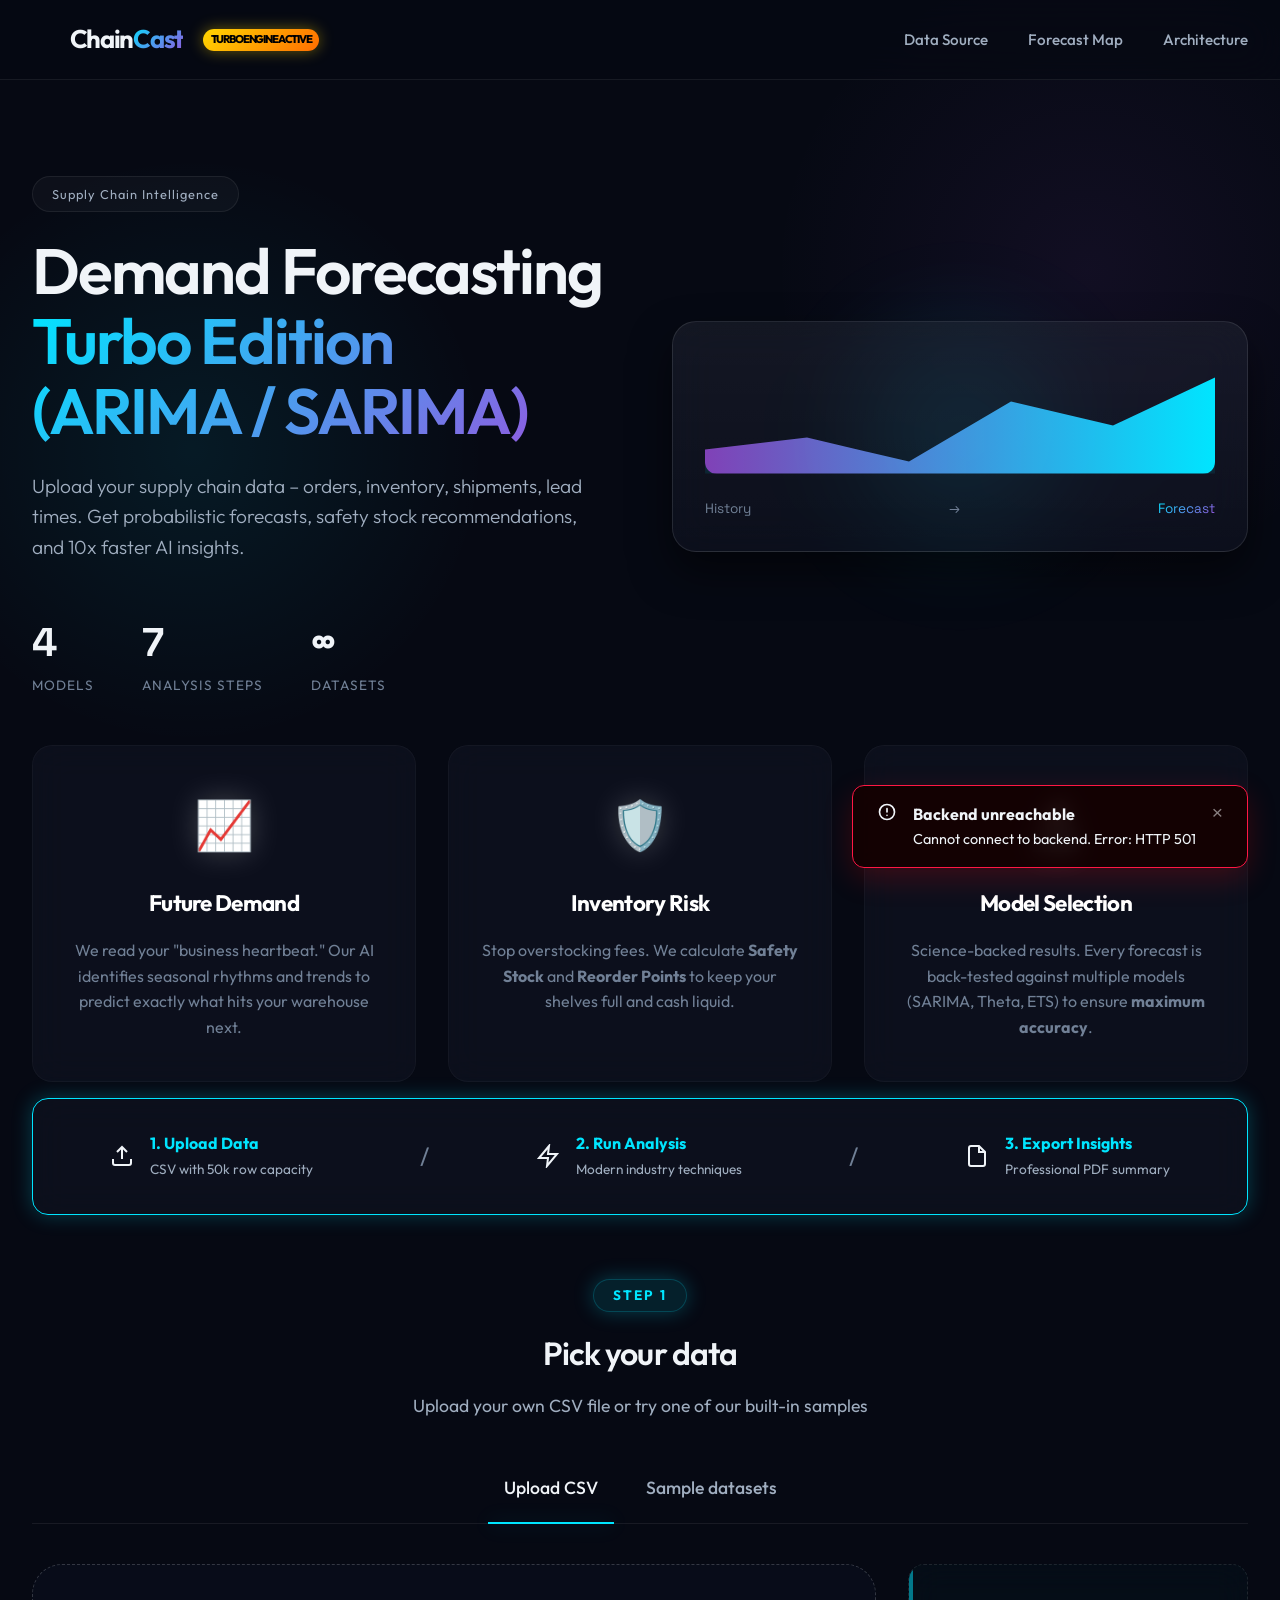
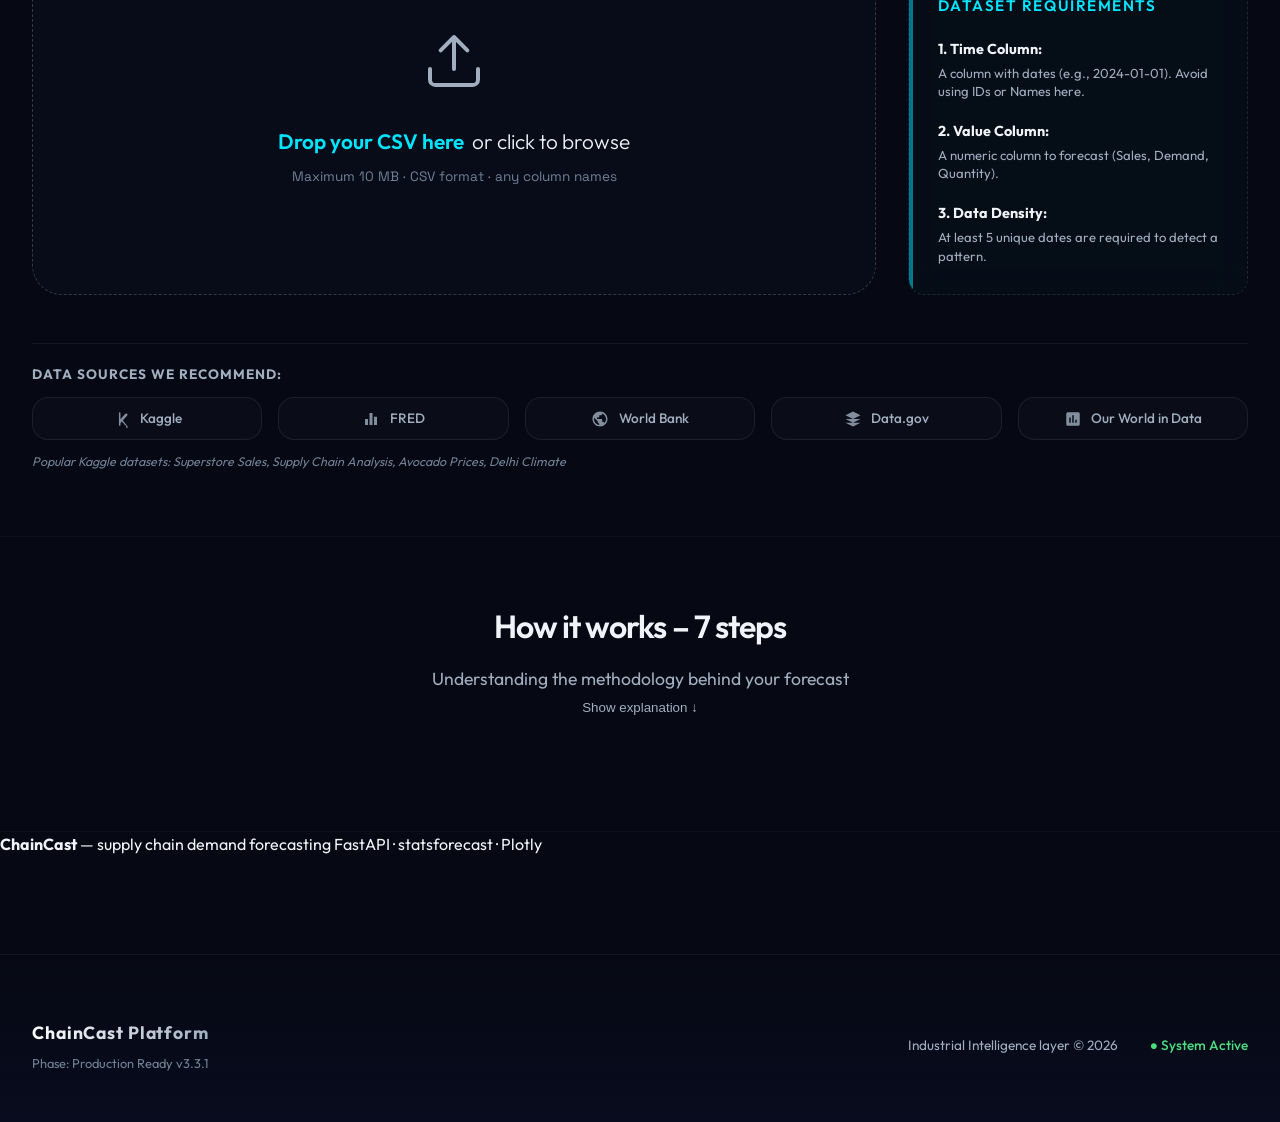
==== static/index.html @ 85c29478 "Intelligence: Implemented AI Narrative Board (ChainCast 3.4.7). The platform now generates a variabl" ====
<!DOCTYPE html>
<html lang="en">

<head>
    <meta charset="UTF-8" />
    <meta name="viewport" content="width=device-width,initial-scale=1.0" />
    <title>ChainCast — Industrial AI Supply Chain Strategy</title>
    <meta name="description" content="ChainCast: High-performance industrial forecasting for complex supply chains. Automated AI modeling, safety stock optimization, and sequential intelligence.">
    
    <!-- OpenGraph / Professional Social -->
    <meta property="og:type" content="website">
    <meta property="og:title" content="ChainCast — Industrial AI Forecasting">
    <meta property="og:description" content="Level up your supply chain with the AI-powered forecasting engine. Built for precision and scale.">
    
    <link rel="icon" href="data:image/svg+xml,<svg xmlns=%22http://www.w3.org/2000/svg%22 viewBox=%220 0 100 100%22><text y=%22.9em%22 font-size=%2290%22>⛓️</text></svg>">
    
    <link rel="preconnect" href="https://fonts.googleapis.com">
    <link rel="preconnect" href="https://fonts.gstatic.com" crossorigin>
    <link
        href="https://fonts.googleapis.com/css2?family=Inter:opsz,wght@14..32,300;14..32,400;14..32,500;14..32,600;14..32,700&family=JetBrains+Mono:wght@400;500&display=swap"
        rel="stylesheet">
    <script src="https://cdn.plot.ly/plotly-2.32.0.min.js"></script>
    <link rel="stylesheet" href="/static/style.css" />
    <script>window.API_BASE = "";</script>
</head>

<body>
    <!-- Global Gradients -->
    <svg width="0" height="0" style="position:absolute; display:none;">
      <defs>
        <linearGradient id="logoGradient" x1="0" y1="0" x2="1" y2="1">
          <stop offset="0%" stop-color="#00E5FF" />
          <stop offset="100%" stop-color="#9D4EDD" />
        </linearGradient>
      </defs>
    </svg>

    <header class="site-header">
        <div class="header-inner">
            <div class="logo">
                <span class="logo-icon">
                    <svg viewBox="0 0 24 24"><path d="M16 11V7a4 4 0 00-8 0v4M5 9h14l1 12H4L5 9z" stroke="url(#logoGradient)" stroke-width="2" fill="none"/></svg>
                </span>
                <span>Chain<span class="grad-text">Cast</span></span>
                <span class="turbo-badge">Turbo Engine Active</span>
            </div>
            <nav class="header-nav">
                <a href="#data-section" data-tooltip="Step 1: Upload your CSV file or pick a sample dataset to begin.">Data Source</a>
                <a href="#results-section" data-tooltip="Jump to your forecast charts and supply chain metrics after running a forecast.">Forecast Map</a>
                <a href="#theory-section" data-tooltip="See a plain-English explanation of the 7 statistical steps ChainCast performed on your data.">Architecture</a>
            </nav>
            <!-- Removed Theme Toggle -->
        </div>
    </header>

    <section class="hero">
        <div class="hero-content">
            <div class="hero-badge">Supply Chain Intelligence</div>
            <h1 class="hero-title">Demand Forecasting<br /><span class="grad-text">Turbo Edition (ARIMA / SARIMA)</span></h1>
            <p class="hero-sub">Upload your supply chain data – orders, inventory, shipments, lead times. Get
                probabilistic forecasts, safety stock recommendations, and 10x faster AI insights.</p>
            <div class="hero-stats">
                <div class="hstat"><span class="hstat-n">4</span><span class="hstat-l">Models</span></div>
                <div class="hstat"><span class="hstat-n">7</span><span class="hstat-l">Analysis steps</span></div>
                <div class="hstat"><span class="hstat-n">∞</span><span class="hstat-l">Datasets</span></div>
            </div>
        </div>
        <div class="hero-visual">
            <div class="hero-chart-mock">
                <div class="mock-line"></div>
                <div class="mock-labels"><span>History</span><span>→</span><span class="grad-text">Forecast</span></div>
            </div>
        </div>
    </section>

    <!-- Core Intelligence: Educational Value Pillars (3.4.5 Upgrade) -->
    <section class="container" id="intelligence-section">
        <div class="intel-grid">
            <div class="intel-card glass-panel">
                <div class="intel-icon">📈</div>
                <h3>Future Demand</h3>
                <p>We read your "business heartbeat." Our AI identifies seasonal rhythms and trends to predict exactly what hits your warehouse next.</p>
            </div>
            <div class="intel-card glass-panel">
                <div class="intel-icon">🛡️</div>
                <h3>Inventory Risk</h3>
                <p>Stop overstocking fees. We calculate <strong>Safety Stock</strong> and <strong>Reorder Points</strong> to keep your shelves full and cash liquid.</p>
            </div>
            <div class="intel-card glass-panel">
                <div class="intel-icon">🔬</div>
                <h3>Model Selection</h3>
                <p>Science-backed results. Every forecast is back-tested against multiple models (SARIMA, Theta, ETS) to ensure <strong>maximum accuracy</strong>.</p>
            </div>
        </div>
    </section>

    <!-- Final Polish: Welcome Guide Overlay -->
    <div class="welcome-guide container" id="welcomeGuide">
        <div class="glass-panel guide-box">
            <div class="guide-steps">
                <div class="g-step">
                    <div class="g-icon"><svg width="24" height="24" viewBox="0 0 24 24" fill="none" stroke="currentColor" stroke-width="2"><path d="M21 15v4a2 2 0 0 1-2 2H5a2 2 0 0 1-2-2v-4M17 8l-5-5-5 5M12 3v12"/></svg></div>
                    <div class="g-text"><strong>1. Upload Data</strong><span>CSV with 50k row capacity</span></div>
                </div>
                <div class="g-arrow">/</div>
                <div class="g-step">
                    <div class="g-icon"><svg width="24" height="24" viewBox="0 0 24 24" fill="none" stroke="currentColor" stroke-width="2"><path d="M13 2L3 14h9l-1 8 10-12h-9l1-8z"/></svg></div>
                    <div class="g-text"><strong>2. Run Analysis</strong><span>Modern industry techniques</span></div>
                </div>
                <div class="g-arrow">/</div>
                <div class="g-step">
                    <div class="g-icon"><svg width="24" height="24" viewBox="0 0 24 24" fill="none" stroke="currentColor" stroke-width="2"><path d="M14 2H6a2 2 0 0 0-2 2v16a2 2 0 0 0 2 2h12a2 2 0 0 0 2-2V8z"/><polyline points="14 2 14 8 20 8"/></svg></div>
                    <div class="g-text"><strong>3. Export Insights</strong><span>Professional PDF summary</span></div>
                </div>
            </div>
        </div>
    </div>

    <!-- Step 1: Data selection -->
    <section class="section" id="data-section">
        <div class="container">
            <div class="section-header">
                <span class="step-badge">Step 1</span>
                <h2>Pick your data</h2>
                <p>Upload your own CSV file or try one of our built-in samples</p>
            </div>
            <div class="tab-row">
                <button class="tab active" data-tab="upload" data-tooltip="Upload your own CSV file. Any column names work — you'll map them in the next step.">Upload CSV</button>
                <button class="tab" data-tab="samples" data-tooltip="Try one of our pre-loaded real-world datasets instantly — no upload required.">Sample datasets</button>
            </div>
            <div class="tab-panel active" id="tab-upload">
                <div class="upload-grid">
                    <div class="upload-zone glass-panel" id="uploadZone" data-tooltip="Drag and drop any CSV file here, or click to browse. Max 10 MB. Any column structure is accepted.">
                        <div class="upload-icon">
                            <svg viewBox="0 0 24 24"><path d="M21 15v4a2 2 0 01-2 2H5a2 2 0 01-2-2v-4M17 8l-5-5-5 5M12 3v12" stroke-linecap="round" stroke-linejoin="round"/></svg>
                        </div>
                        <div class="upload-text"><strong>Drop your CSV here</strong><span>or click to browse</span></div>
                        <div class="upload-hint">Maximum 10 MB · CSV format · any column names</div>
                        <input type="file" id="fileInput" accept=".csv" style="display:none" />
                    </div>

                    <div class="requirements-card glass-panel">
                        <h4>Dataset Requirements</h4>
                        <ul class="req-list">
                            <li>
                                <strong>1. Time Column:</strong>
                                <span>A column with dates (e.g., 2024-01-01). Avoid using IDs or Names here.</span>
                            </li>
                            <li>
                                <strong>2. Value Column:</strong>
                                <span>A numeric column to forecast (Sales, Demand, Quantity).</span>
                            </li>
                            <li>
                                <strong>3. Data Density:</strong>
                                <span>At least 5 unique dates are required to detect a pattern.</span>
                            </li>
                        </ul>
                    </div>
                </div>
                <div class="data-sources-tip">
                    <strong>Data sources we recommend:</strong>
                    <div class="source-cards">
                        <a href="https://www.kaggle.com/datasets" target="_blank" class="source-card">
                            <svg viewBox="0 0 24 24"><path d="M18.825 21.057c-.66 0-1.095-.315-1.59-.93L13.11 15.42 11.25 17.52v2.4c0 .87-.435 1.14-1.035 1.14-.54 0-.96-.3-.96-1.11V4.11c0-.81.42-1.11.96-1.11.6 0 1.035.27 1.035 1.14v8.19l6.225-6.915c.57-.6 1.02-.855 1.56-.855.93 0 1.62.615 1.62 1.575 0 .585-.24 1.14-.69 1.65l-5.61 6.135 6.09 7.425c.345.42.54.81.54 1.29 0 .975-.765 1.59-1.785 1.59z"></path></svg>
                            <span>Kaggle</span>
                        </a>
                        <a href="https://fred.stlouisfed.org" target="_blank" class="source-card">
                            <svg viewBox="0 0 24 24"><path d="M10 20h4V4h-4v16zm-6 0h4v-8H4v8zM16 9v11h4V9h-4z"></path></svg>
                            <span>FRED</span>
                        </a>
                        <a href="https://data.worldbank.org" target="_blank" class="source-card">
                            <svg viewBox="0 0 24 24"><path d="M12 2C6.48 2 2 6.48 2 12s4.48 10 10 10 10-4.48 10-10S17.52 2 12 2zm-1 17.93c-3.95-.49-7-3.85-7-7.93 0-.62.08-1.21.21-1.79L9 15v1c0 1.1.9 2 2 2v1.93zm6.9-2.54c-.26-.81-1-1.39-1.9-1.39h-1v-3c0-.55-.45-1-1-1H8v-2h2c.55 0 1-.45 1-1V7h2c1.1 0 2-.9 2-2v-.41c2.93 1.19 5 4.06 5 7.41 0 2.08-.8 3.97-2.1 5.39z"></path></svg>
                            <span>World Bank</span>
                        </a>
                        <a href="https://data.gov" target="_blank" class="source-card">
                            <svg viewBox="0 0 24 24"><path d="M12 2L2 7l10 5 10-5-10-5zM2 17l10 5 10-5M2 12l10 5 10-5"></path></svg>
                            <span>Data.gov</span>
                        </a>
                        <a href="https://ourworldindata.org" target="_blank" class="source-card">
                            <svg viewBox="0 0 24 24"><path d="M19 3H5c-1.1 0-2 .9-2 2v14c0 1.1.9 2 2 2h14c1.1 0 2-.9 2-2V5c0-1.1-.9-2-2-2zM9 17H7v-7h2v7zm4 0h-2V7h2v10zm4 0h-2v-4h2v4z"></path></svg>
                            <span>Our World in Data</span>
                        </a>
                    </div>
                    <span class="chip-hint">Popular Kaggle datasets: Superstore Sales, Supply Chain Analysis, Avocado
                        Prices, Delhi Climate</span>
                </div>
            </div>
            <div class="tab-panel" id="tab-samples">
                <div class="samples-grid" id="samplesGrid">
                    <div class="samples-loading">Loading sample datasets...</div>
                </div>
            </div>
        </div>
    </section>

    <!-- Step 2: Column mapping -->
    <section class="section hidden" id="mapping-section">
        <div class="container">
            <div class="section-header">
                <span class="step-badge">Step 2</span>
                <h2>Map your columns</h2>
                <p>Tell us which column contains dates and which contains the values to forecast</p>
            </div>
            <div class="mapping-card">
                <div class="preview-table-wrap">
                    <h4>Data preview (first 5 rows)</h4>
                    <div class="table-scroll" id="previewTable"></div>
                </div>
                <div class="mapping-form">
                    <div class="map-row">
                        <label>Date column <span class="req">*</span></label>
                        <select id="dateColSelect" data-tooltip="Pick the column that holds timestamps or dates (e.g., '2020-01-01'). Required for time-series forecasting."></select>
                        <span class="map-hint">Column containing timestamps or dates</span>
                    </div>
                    <div class="map-row">
                        <label>Value column <span class="req">*</span></label>
                        <select id="valueColSelect" data-tooltip="Pick the number column you want to predict — this is your demand, sales, or inventory figure."></select>
                        <span class="map-hint">Column to forecast (demand, sales, units, etc.)</span>
                    </div>
                    <div class="map-row">
                        <label>Series ID column <span class="opt">(optional)</span></label>
                        <select id="idColSelect" data-tooltip="If your file has multiple products or SKUs in one column (e.g., 'SKU_A', 'SKU_B'), select it here. Leave empty for a single series."></select>
                        <span class="map-hint">For multiple products/SKUs – leave empty for a single series</span>
                    </div>
                    <button class="btn-primary" id="confirmMappingBtn" data-tooltip="Confirm your column choices and move to the forecast configuration step.">Confirm mapping →</button>
                </div>
            </div>
        </div>
    </section>

    <!-- Step 3: Forecast configuration -->
    <section class="section hidden" id="settings-section">
        <div class="container">
            <div class="section-header">
                <span class="step-badge">Step 2</span>
                <h2>Set your targets</h2>
                <p>Tell the AI how many days to predict and how much buffer stock you need</p>
            </div>
            <div class="detected-banner" id="detectedBanner"></div>
            <div class="mode-toggle-wrap">
                <div class="mode-toggle">
                    <button class="mode-btn active" data-mode="auto" id="modeAuto" data-tooltip="Recommended. ChainCast automatically tests 4 models and selects the best one for your data. No configuration needed.">
                        <span class="mode-icon">
                            <svg viewBox="0 0 24 24"><path d="M13 2L3 14h9l-1 8 10-12h-9l1-8z" fill="currentColor"/></svg>
                        </span>
                        <span class="mode-label">AutoPilot Engine</span>
                        <span class="mode-sub">Automated algorithmic optimization</span>
                    </button>
                    <button class="mode-btn" data-mode="manual" id="modeManual" data-tooltip="Advanced mode. Manually set ARIMA parameters (p, d, q) and seasonal parameters (P, D, Q). Only for users familiar with time-series statistics.">
                        <span class="mode-icon">
                            <svg viewBox="0 0 24 24"><path d="M12 15a3 3 0 100-6 3 3 0 000 6z" stroke="currentColor" stroke-width="2" fill="none"/><path d="M19.4 15a1.65 1.65 0 00.33 1.82l.06.06a2 2 0 010 2.83 2 2 0 01-2.83 0l-.06-.06a1.65 1.65 0 00-1.82-.33 1.65 1.65 0 00-1 1.51V21a2 2 0 01-2 2 2 2 0 01-2-2v-.09A1.65 1.65 0 009 19.4a1.65 1.65 0 00-1.82.33l-.06.06a2 2 0 01-2.83 0 2 2 0 010-2.83l.06-.06a1.65 1.65 0 00.33-1.82 1.65 1.65 0 00-1.51-1H3a2 2 0 01-2-2 2 2 0 012-2h.09A1.65 1.65 0 004.6 9a1.65 1.65 0 00-.33-1.82l-.06-.06a2 2 0 010-2.83 2 2 0 012.83 0l.06.06a1.65 1.65 0 001.82.33H9a1.65 1.65 0 001-1.51V3a2 2 0 012-2 2 2 0 012 2v.09a1.65 1.65 0 001 1.51 1.65 1.65 0 001.82-.33l.06-.06a2 2 0 012.83 0 2 2 0 010 2.83l-.06.06a1.65 1.65 0 00-.33 1.82V9a1.65 1.65 0 001.51 1H21a2 2 0 012 2 2 2 0 01-2 2h-.09a1.65 1.65 0 00-1.51 1z" stroke="currentColor" stroke-width="2" fill="none"/></svg>
                        </span>
                        <span class="mode-label">Manual mode</span>
                        <span class="mode-sub">Full parameter control</span>
                    </button>
                </div>
            </div>
            <div class="auto-summary" id="autoSummary">
                <div class="auto-item"><span class="ai">Season length</span><span class="av" id="autoSL">—</span></div>
                <div class="auto-item"><span class="ai">Horizon</span><span class="av" id="autoHz">—</span></div>
                <div class="auto-item"><span class="ai">CV windows</span><span class="av">5</span></div>
                <div class="auto-item"><span class="ai">Models compared</span><span class="av">4</span></div>
            </div>
            <div class="manual-controls hidden" id="manualControls">
                <!-- Manual Mode Parameter Guide -->
                <div class="manual-guide" id="manualGuide">
                    <div class="guide-header">
                        <svg viewBox="0 0 24 24" class="guide-icon"><path d="M12 2a10 10 0 110 20A10 10 0 0112 2zm0 2a8 8 0 100 16A8 8 0 0012 4zm0 3a1 1 0 011 1v5a1 1 0 01-2 0V8a1 1 0 011-1zm0 9a1.25 1.25 0 110-2.5A1.25 1.25 0 0112 16z" fill="currentColor"/></svg>
                        <strong>Manual Mode — Parameter Reference Guide</strong>
                    </div>
                    <p class="guide-intro">Not sure what values to enter? Here's a plain-English guide to every parameter below.</p>
                    <div class="guide-grid">
                        <div class="guide-item guide-horizon">
                            <div class="guide-param">Horizon</div>
                            <div class="guide-explain">How many future steps to predict.<br><span class="guide-rec">Safe range: 7–90. Start with 14 (2 weeks of daily data).</span></div>
                        </div>
                        <div class="guide-item guide-season">
                            <div class="guide-param">Season Length</div>
                            <div class="guide-explain">The repeating cycle in your data.<br><span class="guide-rec">Daily data = 7 (weekly) · Monthly data = 12 (yearly) · Hourly = 24</span></div>
                        </div>
                        <div class="guide-item">
                            <div class="guide-param">CV Windows</div>
                            <div class="guide-explain">How many times the model self-tests its accuracy before forecasting.<br><span class="guide-rec">Keep at 5. Increase to 10 for more reliable error metrics.</span></div>
                        </div>
                        <div class="guide-item">
                            <div class="guide-param">p — AR Order</div>
                            <div class="guide-explain">How many past time steps the model looks at to make its next prediction (its "memory").<br><span class="guide-rec">Recommended: 1–3. Setting to 0 disables this component.</span></div>
                        </div>
                        <div class="guide-item">
                            <div class="guide-param">d — Differencing</div>
                            <div class="guide-explain">How many times the data is "de-trended" to make it stable for modelling.<br><span class="guide-rec">Recommended: 1 (most data has a trend). Use 0 if data is already flat/stable.</span></div>
                        </div>
                        <div class="guide-item">
                            <div class="guide-param">q — MA Order</div>
                            <div class="guide-explain">How much the model learns from its own past prediction errors.<br><span class="guide-rec">Recommended: 1–2. Setting all three (p, d, q) to 0 will cause a CV error.</span></div>
                        </div>
                        <div class="guide-item">
                            <div class="guide-param">P, D, Q (Seasonal)</div>
                            <div class="guide-explain">Same as p, d, q but applied to the seasonal cycle you set above.<br><span class="guide-rec">Defaults (P=1, D=1, Q=1) work for most seasonal datasets.</span></div>
                        </div>
                        <div class="guide-item">
                            <div class="guide-param">Lead Time</div>
                            <div class="guide-explain">How many days it takes for a new order to arrive at your warehouse after you place it.<br><span class="guide-rec">Example: if your supplier ships in 5 days, enter 5.</span></div>
                        </div>
                        <div class="guide-item">
                            <div class="guide-param">Service Level</div>
                            <div class="guide-explain">How often you want to guarantee you have stock available (probability).<br><span class="guide-rec">95% is the industry standard. 99% means very little risk but more safety stock.</span></div>
                        </div>
                    </div>
                    <div class="guide-warning">
                        Setting p, d, and q all to 0 will cause the CV engine to fail and produce no reliability score. Always keep at least one non-zero.
                    </div>
                </div>
                <div class="param-grid">
                    <div class="param-group">
                        <h4>Forecast settings</h4>
                        <div class="param-row"><label>Horizon <span class="param-help"
                                    title="Number of future periods to forecast">?</span></label><input type="number"
                                id="pHorizon" value="14" min="1" max="365" /></div>
                        <div class="param-row"><label>Season length <span class="param-help"
                                    title="7 = weekly, 12 = monthly, 52 = yearly">?</span></label><input type="number"
                                id="pSeasonLen" value="7" min="1" max="365" /></div>
                        <div class="param-row"><label>CV windows <span class="param-help"
                                    title="Number of cross-validation windows">?</span></label><input type="number"
                                id="pWindows" value="5" min="2" max="20" /></div>
                    </div>
                    <div class="param-group">
                        <h4>ARIMA (p, d, q)</h4>
                        <div class="param-row"><label>Max p (AR order)</label><input type="number" id="pP" value="3"
                                min="0" max="10" /></div>
                        <div class="param-row"><label>Max d (differencing)</label><input type="number" id="pD" value="2"
                                min="0" max="3" /></div>
                        <div class="param-row"><label>Max q (MA order)</label><input type="number" id="pQ" value="3"
                                min="0" max="10" /></div>
                    </div>
                    <div class="input-group" data-tooltip="The number of days our AI should look into the future. Example: '14' for a two-week forecast.">
                        <label>Prediction length (days)</label>
                        <input type="number" id="horizonInput" value="14" min="1" max="365" />
                    </div>
            max="5" /></div>
                        <div class="param-row"><label>Max D</label><input type="number" id="pSD" value="1" min="0"
                                max="2" /></div>
                        <div class="param-row"><label>Max Q</label><input type="number" id="pSQ" value="2" min="0"
                                max="5" /></div>
                    </div>
                    <div class="param-group">
                        <h4>Supply chain parameters</h4>
                        <div class="param-row"><label>Lead time (days)</label><input type="number" id="pLeadTime"
                                value="7" min="1" max="365" /></div>
                        <div class="param-row"><label>Service level</label><select id="pServiceLevel">
                                <option value="0.90">90%</option>
                                <option value="0.95" selected>95%</option>
                                <option value="0.99">99%</option>
                            </select></div>
                        <div class="param-row"><label>Holding cost per unit per day</label><input type="number"
                                id="pHoldCost" value="0" min="0" step="0.01" /></div>
                        <div class="param-row"><label>Stockout cost per unit</label><input type="number" id="pStockCost"
                                value="0" min="0" step="0.01" /></div>
                    </div>
                </div>
            </div>
            <div class="auto-sc-inputs" id="autoScInputs">
                <h4>Supply chain inputs</h4>
                <div class="auto-sc-grid">
                    <div class="param-row"><label>Lead time (days)</label><input type="number" id="aLeadTime" value="7"
                            min="1" max="365" /></div>
                    <div class="param-row"><label>Service level</label><select id="aServiceLevel">
                            <option value="0.90">90%</option>
                            <option value="0.95" selected>95%</option>
                            <option value="0.99">99%</option>
                        </select></div>
                    <div class="param-row"><label>Holding cost per unit per day</label><input type="number"
                            id="aHoldCost" value="0" min="0" step="0.01" /></div>
                    <div class="param-row"><label>Stockout cost per unit</label><input type="number" id="aStockCost"
                            value="0" min="0" step="0.01" /></div>
                </div>
            </div>
            <div class="series-selector hidden" id="seriesSelector">
                <h4>Select series to forecast (max 5)</h4>
                <div id="seriesCheckboxes" class="series-checks"></div>
            </div>
            <button class="btn-primary btn-run" id="runForecastBtn" data-tooltip="Run the full forecasting pipeline. ChainCast will clean your data, test models, and generate predictions with confidence intervals.">Run forecast</button>
        </div>
    </section>

    <!-- Loading indicator -->
    <section class="section hidden" id="loading-section">
        <div class="container">
            <div class="loading-card">
                <div class="spinner-ring"></div>
                <h3 id="loadingTitle">Running forecast pipeline</h3>
                <div class="loading-steps">
                    <div class="lstep">Checking if your data is stable...</div>
                    <div class="lstep">Looking for patterns and 'beats' in history...</div>
                    <div class="lstep">Testing the Smart Pattern-Matcher AI (SARIMA)...</div>
                    <div class="lstep">Measuring accuracy for different models...</div>
                    <div class="lstep">Generating predictions for the future...</div>
                    <div class="lstep">Calculating your inventory buffers...</div>
                    <div class="lstep">Finalising your industrial report...</div>
                </div>
            </div>
        </div>
    </section>

    <!-- Results -->
    <section class="section hidden" id="results-section">
        <div class="container-fluid">
            <div class="results-top">
                <h2>Forecast results</h2>
                <div class="results-actions">
                    <button class="btn-secondary" id="downloadCsvBtn" data-tooltip="Download your future forecast as a spreadsheet (CSV). Includes predicted values and 80%/95% confidence bands.">Export CSV</button>
                    <button class="btn-secondary" id="downloadPdfBtn" data-tooltip="Download a detailed PDF report including an 'Industrial Dictionary' explaining all keywords and results.">Export PDF report</button>
                    <button class="btn-ghost" id="newForecastBtn" data-tooltip="Go back to upload a new dataset and start fresh. Your current results will be cleared.">New forecast</button>
                </div>
            </div>
            <div class="best-model-banner" id="bestModelBanner"></div>
            
            <!-- AI Intelligence Narrative Board (3.4.7 Upgrade) -->
            <div class="intel-board-wrap" id="narrativeBoard">
                <div class="intel-board-grid">
                    <div class="intel-card glass-panel narrative-card" data-type="behavior">
                        <div class="intel-card-header">
                            <span class="intel-card-icon">📈</span>
                            <span class="intel-card-label">BEHAVIOR</span>
                        </div>
                        <p id="narrativeBehavior">Analyzing your data's heartbeat...</p>
                    </div>
                    <div class="intel-card glass-panel narrative-card" data-type="risk">
                        <div class="intel-card-header">
                            <span class="intel-card-icon">🛡️</span>
                            <span class="intel-card-label">RISK LEVEL</span>
                        </div>
                        <p id="narrativeRisk">Measuring historical volatility...</p>
                    </div>
                    <div class="intel-card glass-panel narrative-card" data-type="advice">
                        <div class="intel-card-header">
                            <span class="intel-card-icon">💡</span>
                            <span class="intel-card-label">EXPERT ADVICE</span>
                        </div>
                        <p id="narrativeAdvice">Generating strategic recommendations...</p>
                    </div>
                </div>
            </div>

            <div class="trust-score-bar" id="trustScoreBar"></div>
            <div class="warnings-box hidden" id="warningsBox"></div>
            <div class="charts-grid">
        <div class="top-charts-row">
                <div class="chart-card">
                    <div class="chart-title">Demand forecast dashboard</div>
                    <div id="forecastChart" class="chart-container chart-main"></div>
                    <div class="chart-footer-toolbar" id="forecastToolbar">
                        <button class="btn-range" data-count="7" data-step="day">1w</button>
                        <button class="btn-range" data-count="1" data-step="month">1m</button>
                        <button class="btn-range" data-count="6" data-step="month">6m</button>
                        <button class="btn-range active" data-count="1" data-step="year">1y</button>
                        <button class="btn-range" data-count="2" data-step="year">2y</button>
                        <button class="btn-range" data-count="5" data-step="year">5y</button>
                        <button class="btn-range" data-step="all">ALL</button>
                    </div>
                    <div class="chart-explanation">
                        <strong>Simplified View:</strong> History (solid) vs. AI Prediction (dotted).
                    </div>
                </div>
                <div class="chart-card">
                    <div class="chart-title">Historical baseline profile</div>
                    <div id="historyOnlyChart" class="chart-container chart-main"></div>
                    <div class="chart-footer-toolbar" id="historyToolbar">
                        <button class="btn-range" data-count="7" data-step="day">1w</button>
                        <button class="btn-range" data-count="1" data-step="month">1m</button>
                        <button class="btn-range" data-count="6" data-step="month">6m</button>
                        <button class="btn-range active" data-count="1" data-step="year">1y</button>
                        <button class="btn-range" data-count="2" data-step="year">2y</button>
                        <button class="btn-range" data-count="5" data-step="year">5y</button>
                        <button class="btn-range" data-step="all">ALL</button>
                    </div>
                    <div class="chart-explanation">
                        <strong>Pure Data:</strong> This is your raw historical performance without AI.
                    </div>
                </div>
            </div>
                <div class="chart-card">
                    <div class="chart-title">Model comparison (MAE)</div>
                    <div id="comparisonChart" class="chart-container chart-half"></div>
                    <div class="chart-explanation">
                        <strong>What this shows:</strong> Mean Absolute Error (MAE) measures the strict average mathematical distance between the model's predictions and actual historical observations. A lower MAE indicates a superior model with tighter, more accurate forecasting precision.
                    </div>
                </div>
                <div class="chart-card">
                    <div class="chart-title">Residual diagnostics</div>
                    <div id="residualsChart" class="chart-container chart-half"></div>
                    <div id="ljungBoxResult" class="ljung-result ljung-unknown">Ljung‑Box test will appear after
                        forecast.</div>
                    <div class="chart-explanation">
                        <strong>What this shows:</strong> Residuals display the pure mathematical "misses" of the model. A perfect model leaves trailing white noise centered exactly on the zero axis. Significant clustering or patterns suggest underlying seasonality that the model failed to capture.
                    </div>
                </div>
            </div>
            <div class="metrics-card">
                <div class="chart-title">Performance metrics</div>
                <div id="metricsTable" class="metrics-table-wrap"></div>
            </div>
            <div class="sc-metrics-card hidden" id="scMetricsCard">
                <div class="chart-title">Supply chain dashboard</div>
                <div class="sc-executive-summary" id="scSummary">
                    <!-- Dynamic summary like "Buy X when stock is Y" will be injected here -->
                </div>
                <div class="sc-grid" id="scGrid"></div>
                <div class="chart-explanation">
                    <strong>Simple Explanation:</strong> These numbers tell you when and how much to buy. 
                    <em>Safety Stock</em> is your "emergency backup" for unexpected spikes, and the <em>Reorder Point</em> is your "buy now" trigger to ensure new stock arrives before you run out.
                </div>
                <div class="sc-cost-section hidden" id="scCostSection"></div>
            </div>
        </div>
    </section>

    <!-- Methodology explanation -->
    <section class="section" id="theory-section">
        <div class="container">
            <div class="section-header">
                <h2>How it works – 7 steps</h2>
                <p>Understanding the methodology behind your forecast</p>
                <button class="btn-ghost theory-toggle" id="theoryToggle">Show explanation ↓</button>
            </div>
            <div class="theory-body hidden" id="theoryBody">
                <div class="accordion" id="theoryAccordion">
                    <p class="theory-placeholder">Run a forecast first – a personalised explanation will appear here.
                    </p>
                </div>
            </div>
        </div>
    </section>

    <!-- Data Insights / Pre-flight Diagnostic Modal (3.1.3 Upgrade) -->
    <div class="modal-overlay hidden" id="dataInsightsOverlay">
        <div class="modal-panel" id="dataInsightsPanel">
            <div class="modal-header">
                <div class="modal-title-group">
                    <svg viewBox="0 0 24 24" class="modal-icon" style="color: var(--accent-blue)"><path d="M13 16h-2v-4h2v4zm0-6h-2V7h2v3zm-1-9C6.48 2 2 6.48 2 12s4.48 10 10 10 10-4.48 10-10S17.52 2 12 2zm0 18c-4.41 0-8-3.59-8-8s3.59-8 8-8 8 3.59 8 8-3.59 8-8 8z" fill="currentColor"/></svg>
                    <h3>Data Intelligence Report</h3>
                </div>
                <button class="modal-close" id="closeInsightsBtn">
                    <svg viewBox="0 0 24 24"><path d="M18 6L6 18M6 6l12 12" stroke="currentColor" stroke-width="2" stroke-linecap="round"/></svg>
                </button>
            </div>
            <p class="modal-subtitle">ChainCast scanned your dataset profile. Here is the AI's diagnostic findings and plan.</p>
            
            <div class="modal-body">
                <div class="diagnostic-grid">
                    <div class="diag-card">
                        <div class="diag-label">DATA PERSONALITY</div>
                        <div class="diag-value" id="diagPersonality">--</div>
                        <p class="diag-sub-text" id="diagPersonalityDesc">Analyzing structure...</p>
                    </div>
                    <div class="diag-card">
                        <div class="diag-label">HEALTH STATUS</div>
                        <div class="diag-value" id="diagHealth">--</div>
                    </div>
                </div>

                <div class="diag-full-section">
                    <div class="diag-label">DIAGNOSTIC FINDINGS</div>
                    <p class="diag-text" id="diagFindings">--</p>
                </div>

                <div class="diag-full-section" style="border-top: 1px solid var(--panel-border); padding-top: 1.5rem;">
                    <div class="diag-label" style="color: var(--accent-blue)">AI FORECASTING STRATEGY</div>
                    <div class="strategy-callout" id="diagStrategy">--</div>
                    <p class="diag-text" id="diagStrategyMsg">--</p>
                </div>
            </div>

            <div class="modal-footer">
                <button class="btn-primary" style="width: 100%" id="confirmInsightsBtn">Got it, run forecast</button>
            </div>
        </div>
    </div>

    <!-- Toast notifications -->
    <div class="toast hidden" id="errorToast">
        <span class="toast-icon">
            <svg viewBox="0 0 24 24"><path d="M12 8v4m0 4h.01M21 12a9 9 0 11-18 0 9 9 0 0118 0z" stroke="currentColor" stroke-width="2" stroke-linecap="round" stroke-linejoin="round" fill="none"/></svg>
        </span>
        <div class="toast-body">
            <strong id="toastTitle">Error</strong>
            <p id="toastMsg"></p>
        </div>
        <button class="toast-close" onclick="hideToast()">&times;</button>
    </div>

    <footer class="site-footer">
        <div class="footer-inner">
            <span><strong>ChainCast</strong> — supply chain demand forecasting</span>
            <span>FastAPI · statsforecast · Plotly</span>
        </div>
    </footer>

    <script src="/static/app.js"></script>
    <footer class="main-footer">
        <div class="container">
            <div class="footer-grid">
                <div class="footer-info">
                    <strong>ChainCast Platform</strong>
                    <span>Phase: Production Ready v3.3.1</span>
                </div>
                <div class="footer-links">
                    <span>Industrial Intelligence layer &copy; <span id="currentYear">2026</span></span>
                    <span class="status-dot">● System Active</span>
                </div>
            </div>
        </div>
    </footer>
</body>

</html>
---- static/style.css ----
/* ChainCast Premium Glass UI */
@import url('https://fonts.googleapis.com/css2?family=Outfit:wght@300;400;500;600;700&family=Space+Grotesk:wght@400;600;700&display=swap');

:root {
    --bg-main: #060913;
    --glass-bg: rgba(20, 25, 40, 0.45);
    --glass-border: rgba(255, 255, 255, 0.07);
    --glass-border-hover: rgba(255, 255, 255, 0.18);
    --text-primary: #f0f4f8;
    --text-secondary: #a0aec0;
    --text-muted: #718096;

    --accent-cyan: #00E5FF;
    --accent-purple: #9D4EDD;
    --accent-gold: #FFD600;
    --accent-orange: #FF9800;
    --accent-green: #00E676;

    --success: #00E676;
    --warning: #FFD600;
    --danger: #FF1744;
    --gold: #FFD600;

    --shadow-glass: 0 8px 32px 0 rgba(0, 0, 0, 0.5);
    --shadow-glow: 0 0 20px rgba(0, 229, 255, 0.25);
    --shadow-glow-purple: 0 0 20px rgba(157, 78, 221, 0.25);

    --font-sans: 'Outfit', sans-serif;
    --font-mono: 'Space Grotesk', monospace;

    --radius-sm: 10px;
    --radius-md: 16px;
    --radius-lg: 24px;
}

* {
    margin: 0;
    padding: 0;
    box-sizing: border-box;
}

body {
    font-family: var(--font-sans);
    background-color: var(--bg-main);
    background-image: 
        radial-gradient(circle at 15% 50%, rgba(0, 229, 255, 0.08), transparent 25%),
        radial-gradient(circle at 85% 30%, rgba(157, 78, 221, 0.08), transparent 25%);
    background-attachment: fixed;
    color: var(--text-primary);
    line-height: 1.6;
    overflow-x: hidden;
}

h1, h2, h3, h4 {
    font-weight: 600;
    letter-spacing: -0.03em;
}

h1 { font-size: 3.5rem; }
h2 { font-size: 2rem; margin-bottom: 0.8rem; }
h3 { font-size: 1.5rem; }
h4 { font-size: 1.1rem; margin-bottom: 1rem; color: var(--text-primary); }

a { color: var(--accent-cyan); text-decoration: none; transition: 0.3s ease; }
a:hover { color: #fff; text-shadow: var(--shadow-glow); }

.container {
    max-width: 1300px;
    margin: 0 auto;
    padding: 0 2rem;
}
.container-fluid {
    width: 100%;
    margin: 0 auto;
    padding: 0 4rem;
}

.section {
    padding: 4rem 0;
    border-bottom: 1px solid var(--glass-border);
}

.section-header { text-align: center; margin-bottom: 3rem; }
.section-header p { color: var(--text-secondary); font-size: 1.1rem; }

/* Gradients */
.grad-text {
    background: linear-gradient(135deg, var(--accent-cyan), var(--accent-purple));
    -webkit-background-clip: text;
    background-clip: text;
    -webkit-text-fill-color: transparent;
    display: inline-block;
}

/* Glass panel utility */
.glass-panel {
    background: var(--glass-bg);
    backdrop-filter: blur(16px);
    -webkit-backdrop-filter: blur(16px);
    border: 1px solid var(--glass-border);
    border-radius: var(--radius-md);
    transition: 0.3s ease;
}

/* Final Polish: Turbo Badge */
.turbo-badge {
    background: linear-gradient(135deg, #FFD600, #FF6D00);
    color: #000;
    font-size: 0.7rem;
    font-weight: 800;
    padding: 2px 8px;
    border-radius: 20px;
    margin-left: 10px;
    text-transform: uppercase;
    box-shadow: 0 0 15px rgba(255, 214, 0, 0.4);
    animation: pulse-glow 2s infinite;
}

@keyframes pulse-glow {
    0% { box-shadow: 0 0 5px rgba(255, 214, 0, 0.4); }
    50% { box-shadow: 0 0 20px rgba(255, 214, 0, 0.7); }
    100% { box-shadow: 0 0 5px rgba(255, 214, 0, 0.4); }
}

/* Final Polish: Welcome Guide */
.welcome-guide {
    margin-top: -3rem;
    position: relative;
    z-index: 10;
}
.guide-box {
    padding: 2rem;
    border: 1px solid var(--accent-cyan);
    box-shadow: var(--shadow-glow);
}
.guide-steps {
    display: flex;
    justify-content: space-around;
    align-items: center;
    gap: 1rem;
}
.g-step {
    display: flex;
    align-items: center;
    gap: 1rem;
}
.g-icon { font-size: 2rem; }
.g-text strong { display: block; color: var(--accent-cyan); font-size: 1rem; }
.g-text span { font-size: 0.85rem; color: var(--text-secondary); }
.g-arrow { font-size: 1.5rem; color: var(--text-muted); }

/* Core Intelligence Grid (3.4.5 Upgrade) */
#intelligence-section { margin-top: -3rem; margin-bottom: 4rem; position: relative; z-index: 10; }
.intel-grid { display: grid; grid-template-columns: repeat(3, 1fr); gap: 2rem; }
.intel-card { padding: 2.5rem 2rem; text-align: center; border-radius: 20px; transition: transform 0.4s cubic-bezier(0.175, 0.885, 0.32, 1.275), box-shadow 0.4s; border: 1px solid rgba(255,255,255,0.03); }
.intel-card:hover { transform: translateY(-12px); box-shadow: 0 25px 50px -12px rgba(0, 0, 0, 0.5), 0 0 20px rgba(0, 229, 255, 0.1); border-color: rgba(0, 229, 255, 0.2); }
.intel-icon { font-size: 3rem; margin-bottom: 1.5rem; display: block; filter: drop-shadow(0 0 15px rgba(255,255,255,0.2)); }
.intel-card h3 { font-size: 1.4rem; margin-bottom: 1rem; color: #fff; font-weight: 700; }
.intel-card p { font-size: 1rem; color: var(--text-muted); line-height: 1.6; }

@media (max-width: 900px) {
    .intel-grid { grid-template-columns: 1fr; gap: 1.5rem; }
    #intelligence-section { margin-top: 2rem; }
}

/* Final Polish: Executive Summary */
.exec-summary-wrap {
    margin-bottom: 2rem;
}
.exec-card {
    display: flex;
    align-items: center;
    gap: 1.5rem;
    padding: 1.5rem 2rem;
    border-left: 4px solid var(--accent-cyan);
    background: linear-gradient(90deg, rgba(0, 229, 255, 0.05), transparent);
}
.exec-icon { font-size: 2.5rem; filter: drop-shadow(0 0 10px var(--accent-cyan)); }
.exec-content h4 { margin-bottom: 0.2rem; color: var(--accent-cyan); text-transform: uppercase; font-size: 0.9rem; letter-spacing: 0.1em; }
.exec-summary-wrap p { font-size: 1.2rem; font-weight: 500; color: #fff; }

/* Step Badges */
.step-badge {
    background: rgba(0, 229, 255, 0.1);
    color: var(--accent-cyan);
    border: 1px solid rgba(0, 229, 255, 0.2);
    padding: 0.3rem 1.2rem;
    border-radius: 40px;
    font-size: 0.85rem;
    font-weight: 700;
    letter-spacing: 2px;
    text-transform: uppercase;
    display: inline-block;
    margin-bottom: 1rem;
    box-shadow: var(--shadow-glow);
}

/* Header */
.site-header {
    position: sticky;
    top: 0;
    background: rgba(6, 9, 19, 0.7);
    backdrop-filter: blur(20px);
    border-bottom: 1px solid var(--glass-border);
    padding: 1.2rem 2rem;
    z-index: 100;
}

.header-inner {
    max-width: 1400px;
    margin: 0 auto;
    display: flex;
    justify-content: space-between;
    align-items: center;
}

/* AI Intelligence Board (3.4.7 Upgrade) */
.intel-board-wrap { margin-bottom: 2.5rem; }
.intel-board-grid { display: grid; grid-template-columns: repeat(3, 1fr); gap: 1.5rem; }
.narrative-card { padding: 1.8rem; border-radius: 16px; border-left: 4px solid var(--accent-cyan); transition: transform 0.3s ease; display: flex; flex-direction: column; gap: 1rem; }
.narrative-card:hover { transform: translateY(-5px); border-color: #fff; }
.narrative-card[data-type="behavior"] { border-left-color: var(--accent-cyan); }
.narrative-card[data-type="risk"] { border-left-color: var(--accent-purple); }
.narrative-card[data-type="advice"] { border-left-color: var(--accent-blue); }

.intel-card-header { display: flex; align-items: center; gap: 0.8rem; margin-bottom: 0.2rem; }
.intel-card-icon { font-size: 1.5rem; }
.intel-card-label { font-size: 0.75rem; font-weight: 800; letter-spacing: 0.15em; color: var(--text-muted); text-transform: uppercase; }
.narrative-card p { font-size: 1.05rem; font-weight: 500; line-height: 1.5; color: #fff; }

@media (max-width: 1000px) {
    .intel-board-grid { grid-template-columns: 1fr; }
}

.logo {
    font-size: 1.6rem;
    font-weight: 700;
    display: flex;
    align-items: center;
    gap: 0.6rem;
    letter-spacing: -0.05em;
}

.logo svg {
    width: 28px;
    height: 28px;
    fill: url(#logoGradient);
}

.header-nav { display: flex; gap: 2.5rem; }
.header-nav a { color: var(--text-secondary); font-weight: 500; font-size: 0.95rem; }
.header-nav a:hover { color: var(--accent-cyan); }

/* Hero */
.hero {
    display: flex;
    flex-wrap: wrap;
    align-items: center;
    gap: 4rem;
    padding: 6rem 2rem;
    max-width: 1400px;
    margin: 0 auto;
}

.hero-content { flex: 1; min-width: 300px; }
.hero-badge {
    border: 1px solid var(--glass-border);
    background: rgba(255,255,255,0.03);
    padding: 0.4rem 1.2rem;
    border-radius: 30px;
    font-size: 0.8rem;
    letter-spacing: 1px;
    margin-bottom: 1.5rem;
    display: inline-block;
    color: var(--text-secondary);
}

.hero-title { font-size: 4rem; line-height: 1.1; margin-bottom: 1.5rem; }
.hero-sub {
    font-size: 1.2rem;
    color: var(--text-secondary);
    max-width: 550px;
    margin-bottom: 3rem;
    font-weight: 300;
}

.hero-stats {
    display: flex;
    gap: 3rem;
}
.hstat { display: flex; flex-direction: column; }
.hstat-n { font-size: 2.5rem; font-weight: 700; color: var(--text-primary); font-family: var(--font-mono);}
.hstat-n span { color: var(--accent-cyan); }
.hstat-l { font-size: 0.85rem; color: var(--text-muted); text-transform: uppercase; letter-spacing: 1px;}

.hero-visual { flex: 1; min-width: 300px; position: relative;}
.hero-visual::before {
    content: '';
    position: absolute;
    top: 50%; left: 50%;
    transform: translate(-50%, -50%);
    width: 300px; height: 300px;
    background: radial-gradient(circle, rgba(0, 229, 255, 0.2) 0%, transparent 70%);
    z-index: -1;
    filter: blur(40px);
}

.hero-chart-mock {
    background: var(--glass-bg);
    backdrop-filter: blur(20px);
    border: 1px solid rgba(255,255,255,0.1);
    border-radius: 24px;
    padding: 2rem;
    box-shadow: 0 20px 40px rgba(0,0,0,0.5);
    background-image: linear-gradient(180deg, rgba(255,255,255,0.03) 0%, transparent 100%);
}

.mock-line {
    height: 120px;
    background: linear-gradient(90deg, rgba(157, 78, 221, 0.8), var(--accent-cyan));
    border-radius: 12px;
    margin-bottom: 1.5rem;
    box-shadow: 0 10px 20px rgba(0, 229, 255, 0.2);
    clip-path: polygon(0% 100%, 0% 80%, 20% 70%, 40% 90%, 60% 40%, 80% 60%, 100% 20%, 100% 100%);
}

.mock-labels { display: flex; justify-content: space-between; font-size: 0.85rem; color: var(--text-muted); font-family: var(--font-mono);}

/* Tabs & UI controls */
.tab-row {
    display: flex;
    gap: 1rem;
    margin-bottom: 2.5rem;
    border-bottom: 1px solid var(--glass-border);
    padding-bottom: 1rem;
    justify-content: center;
}

.tab {
    background: transparent;
    border: none;
    color: var(--text-secondary);
    font-size: 1.1rem;
    font-weight: 500;
    cursor: pointer;
    padding: 0.5rem 1rem;
    transition: 0.3s;
    font-family: var(--font-sans);
    position: relative;
}

.tab::after {
    content: '';
    position: absolute;
    bottom: -17px; left: 0; width: 0%; height: 2px;
    background: var(--accent-cyan);
    transition: 0.3s;
}

.tab.active { color: var(--text-primary); }
.tab.active::after { width: 100%; box-shadow: var(--shadow-glow); }
.tab:hover { color: var(--text-primary); }

.tab-panel { display: none; animation: fadeIn 0.4s ease-out; }
.tab-panel.active { display: block; }
@keyframes fadeIn { from { opacity: 0; transform: translateY(10px); } to { opacity: 1; transform: translateY(0); } }

/* Upload Zone */
.upload-zone {
    background: rgba(10, 15, 30, 0.6);
    border: 1px dashed var(--glass-border-hover);
    border-radius: 30px;
    padding: 4rem 2rem;
    text-align: center;
    cursor: pointer;
    transition: all 0.3s cubic-bezier(0.4, 0, 0.2, 1);
}

.upload-zone:hover, .upload-zone.drag-over {
    border-color: var(--accent-cyan);
    background: rgba(0, 229, 255, 0.05);
    transform: translateY(-2px);
    box-shadow: var(--shadow-glow);
}

.upload-icon svg {
    width: 64px; height: 64px;
    fill: none; stroke: var(--text-secondary);
    stroke-width: 1.5;
    margin-bottom: 1.5rem;
    transition: 0.3s;
}
.upload-zone:hover .upload-icon svg { stroke: var(--accent-cyan); }

.upload-text { font-size: 1.3rem; font-weight: 300; margin-bottom: 0.5rem; color: var(--text-primary);}
.upload-text strong { font-weight: 600; color: var(--accent-cyan); margin-right: 8px;}
.upload-hint { font-size: 0.85rem; color: var(--text-muted); font-family: var(--font-mono); }

/* Samples Grid */
.samples-grid {
    display: grid;
    grid-template-columns: repeat(auto-fill, minmax(280px, 1fr));
    gap: 1.5rem;
}

.sample-card {
    background: var(--glass-bg);
    border: 1px solid var(--glass-border);
    backdrop-filter: blur(12px);
    border-radius: 20px;
    padding: 1.5rem;
    cursor: pointer;
    transition: all 0.3s;
}

.sample-card:hover {
    transform: translateY(-5px);
    border-color: var(--glass-border-hover);
    box-shadow: 0 10px 25px rgba(0,0,0,0.5);
}

.sample-card-icon svg { width: 32px; height: 32px; fill: var(--accent-cyan); margin-bottom: 1rem; }
.sample-card-name { font-size: 1.2rem; margin-bottom: 0.5rem; color: var(--text-primary);}
.sample-card-desc { font-size: 0.9rem; color: var(--text-secondary); margin-bottom: 1.2rem; }
.smeta { background: rgba(255,255,255,0.05); padding: 0.3rem 0.8rem; border-radius: 6px; font-family: var(--font-mono); font-size: 0.75rem; color: var(--text-muted);}

/* Mapping Table */
.mapping-card {
    display: flex;
    flex-wrap: wrap;
    gap: 3rem;
    padding: 2.5rem;
}

.preview-table-wrap { flex: 2; min-width: 300px; }
.table-scroll { overflow-x: auto; border-radius: 12px; border: 1px solid var(--glass-border); }

table { width: 100%; border-collapse: collapse; font-family: var(--font-mono); font-size: 0.85rem; }
th, td { padding: 0.8rem 1rem; text-align: left; border-bottom: 1px solid var(--glass-border); }
th { background: rgba(255,255,255,0.03); color: var(--text-secondary); font-weight: 600; text-transform: uppercase; letter-spacing: 1px; font-size: 0.75rem;}
tr:last-child td { border-bottom: none; }
tr:hover td { background: rgba(255,255,255,0.02); }

.mapping-form { flex: 1; min-width: 300px; }
.map-row { margin-bottom: 1.5rem; }
.map-row label { display: block; font-weight: 500; margin-bottom: 0.5rem; color: var(--text-primary); }
.map-row select, .param-row input, .param-row select {
    width: 100%;
    background: rgba(10, 15, 25, 0.8);
    border: 1px solid var(--glass-border-hover);
    padding: 0.8rem 1rem;
    border-radius: 12px;
    color: var(--text-primary);
    font-family: var(--font-sans);
    font-size: 0.95rem;
    transition: 0.3s;
    outline: none;
}
.map-row select:focus, .param-row input:focus, .param-row select:focus {
    border-color: var(--accent-cyan);
    box-shadow: 0 0 0 1px var(--accent-cyan);
}
.map-hint { font-size: 0.8rem; color: var(--text-muted); display: block; margin-top: 0.4rem; }

/* Buttons */
.btn-primary {
    background: linear-gradient(135deg, var(--accent-cyan), #00B8D4);
    color: #000;
    border: none;
    padding: 1rem 2rem;
    border-radius: 12px;
    font-weight: 700;
    font-size: 1rem;
    cursor: pointer;
    transition: 0.3s;
    font-family: var(--font-sans);
    width: 100%;
    margin-top: 1.5rem;
    box-shadow: 0 4px 15px rgba(0, 229, 255, 0.3);
}
.btn-primary:hover { transform: translateY(-2px); box-shadow: 0 8px 25px rgba(0, 229, 255, 0.5); }

.btn-secondary {
    background: transparent;
    border: 1px solid var(--glass-border-hover);
    color: var(--text-primary);
    padding: 0.6rem 1.2rem;
    border-radius: 8px;
    font-family: var(--font-sans);
    font-size: 0.9rem;
    cursor: pointer;
    transition: 0.3s;
}
.btn-secondary:hover { background: rgba(255,255,255,0.05); border-color: var(--text-secondary); }

.btn-ghost { background: none; border: none; color: var(--text-secondary); cursor: pointer; transition: 0.2s;}
.btn-ghost:hover { color: var(--accent-cyan); }

/* Settings / Parameters */
.mode-toggle { display: flex; gap: 1.5rem; justify-content: center; margin-bottom: 2.5rem; }
.mode-btn {
    background: var(--glass-bg);
    border: 1px solid var(--glass-border);
    border-radius: 16px;
    padding: 1.2rem 2rem;
    cursor: pointer;
    transition: 0.3s;
    text-align: left;
    min-width: 200px;
    color: var(--text-primary);
}
.mode-btn.active {
    border-color: var(--accent-cyan);
    background: rgba(0, 229, 255, 0.05);
    box-shadow: inset 0 0 0 1px var(--accent-cyan);
}
.mode-icon svg { width: 24px; height: 24px; fill: var(--text-muted); margin-bottom: 0.8rem; transition: 0.3s;}
.mode-btn.active .mode-icon svg { fill: var(--accent-cyan); }
.mode-label { font-weight: 600; display: block; font-size: 1.1rem; font-family: var(--font-sans); }
.mode-sub { font-size: 0.8rem; color: var(--text-secondary); font-family: var(--font-sans); }

.param-grid { display: grid; grid-template-columns: repeat(auto-fit, minmax(280px, 1fr)); gap: 1.5rem; }
.param-group { background: rgba(0,0,0,0.2); border-radius: 16px; padding: 1.5rem; border: 1px solid var(--glass-border); }
.param-row { display: flex; justify-content: space-between; align-items: center; margin-bottom: 1rem; }
.param-row label { color: var(--text-secondary); font-size: 0.9rem; display: flex; align-items: center; gap: 0.4rem;}
.param-row input, .param-row select { width: 110px; padding: 0.5rem; text-align: right; }

.auto-summary { display: flex; justify-content: center; gap: 1rem; flex-wrap: wrap; }
.auto-item { background: rgba(0,0,0,0.3); padding: 0.6rem 1.2rem; border-radius: 8px; border: 1px solid var(--glass-border); display: flex; gap: 1rem; font-size: 0.9rem;}
.auto-item .av { color: var(--accent-cyan); font-family: var(--font-mono); font-weight: 600; }

.series-checks label { background: rgba(255,255,255,0.05); border: 1px solid var(--glass-border); border-radius: 8px; padding: 0.5rem 1rem; cursor: pointer;}
.series-checks input { margin-right: 0.5rem; }

/* Step 3: Detected Banner Dashboard */
.detected-banner {
    display: flex;
    flex-wrap: wrap;
    gap: 1rem;
    margin-bottom: 2rem;
    padding: 1.5rem 0;
}
.det-card {
    background: rgba(255,255,255,0.03);
    border: 1px solid var(--glass-border);
    border-radius: 12px;
    padding: 1rem 1.2rem;
    display: flex;
    align-items: center;
    gap: 1.2rem;
    min-width: 180px;
    transition: all 0.3s;
}
.det-card:hover { 
    background: rgba(255,255,255,0.05); 
    border-color: var(--accent-cyan);
    transform: translateY(-2px);
}
.det-icon svg { width: 20px; height: 20px; fill: var(--accent-cyan); filter: drop-shadow(0 0 5px var(--accent-cyan)); }
.det-body { display: flex; flex-direction: column; }
.det-label { font-size: 0.75rem; color: var(--text-muted); text-transform: uppercase; letter-spacing: 1px; font-family: var(--font-mono); margin-bottom: 0.2rem;}
.det-value { font-size: 1rem; font-weight: 700; color: var(--text-primary); font-family: var(--font-mono); }

/* Loading State */
.loading-card { background: var(--glass-bg); backdrop-filter: blur(20px); border: 1px solid var(--glass-border-hover); padding: 3rem; border-radius: 24px; text-align: center; max-width: 600px; margin: 0 auto;}
.spinner-ring {
    width: 60px; height: 60px;
    border: 3px solid rgba(255,255,255,0.1);
    border-top: 3px solid var(--accent-cyan);
    border-radius: 50%;
    animation: spin 1s cubic-bezier(0.68, -0.55, 0.265, 1.55) infinite;
    margin: 0 auto 2rem;
}

.loading-steps { text-align: left; margin-top: 2rem; font-family: var(--font-mono); font-size: 0.85rem;}
.lstep { padding: 0.8rem 0; border-bottom: 1px solid var(--glass-border); color: var(--text-muted); display: flex; align-items: center; gap: 1rem;}
.lstep:last-child { border: none; }
.lstep svg { width: 16px; height: 16px; fill: currentColor; }
.lstep.active { color: var(--accent-cyan); font-weight: 600; }
.lstep.done { color: var(--success); opacity: 0.8; }

/* Charts */
.charts-grid { display: grid; grid-template-columns: 1fr 1fr; gap: 2rem; }
.chart-card { background: var(--glass-bg); backdrop-filter: blur(12px); border: 1px solid var(--glass-border); border-radius: 24px; padding: 2rem; box-shadow: 0 10px 40px rgba(0,0,0,0.5); }
.full-width { grid-column: 1 / -1; width: 100%; }
.chart-title { font-weight: 700; margin-bottom: 2rem; font-size: 1.3rem; color: var(--text-primary); border-bottom: 1px solid var(--glass-border); padding-bottom: 1rem; letter-spacing: 0.5px;}
.chart-container { height: 400px; width: 100%; transition: height 0.3s ease;}
.chart-main { height: 550px; }
.chart-half { height: 350px; }

.top-charts-row {
    display: grid;
    grid-template-columns: 1.3fr 0.7fr;
    gap: 2rem;
    margin-bottom: 2.5rem;
    grid-column: 1 / -1;
}
@media (max-width: 1200px) {
    .top-charts-row { grid-template-columns: 1fr; }
}

/* Metrics */
.metrics-card, .sc-metrics-card { background: var(--glass-bg); border: 1px solid var(--glass-border); border-radius: 24px; padding: 2rem; margin-top: 2rem; }
.metrics-table-wrap { overflow-x: auto; }

/* Toast */
.toast { position: fixed; bottom: 2rem; right: 2rem; background: rgba(20, 0, 0, 0.9); border: 1px solid var(--danger); backdrop-filter: blur(10px); padding: 1rem 1.5rem; border-radius: 12px; display: flex; gap: 1rem; align-items: flex-start; box-shadow: 0 10px 30px rgba(255, 0, 0, 0.2); z-index: 1000; animation: slideIn 0.3s cubic-bezier(0.175, 0.885, 0.32, 1.275); }
.toast-icon svg { width: 20px; height: 20px; fill: var(--danger); }
.toast-body hstrong { display: block; color: var(--danger); margin-bottom: 0.2rem; }
.toast-body p { color: var(--text-primary); font-size: 0.9rem; margin:0;}
.toast-close { background: none; border: none; color: white; cursor: pointer; opacity: 0.5; font-size: 1.2rem; }
.toast-close:hover { opacity: 1; }

@keyframes slideIn { from { transform: translateX(100%); opacity: 0; } to { transform: translateX(0); opacity: 1; } }

/* Theory */
.theory-placeholder { color: var(--text-muted); font-style: italic; }
.theory-body { display: flex; flex-direction: column; gap: 1rem; margin-top: 2rem; }
.theory-item { background: rgba(255, 255, 255, 0.03); border: 1px solid var(--glass-border); border-radius: 12px; padding: 1.2rem; display: flex; gap: 1.2rem; align-items: flex-start; transition: transform 0.3s; }
.theory-item:hover { transform: translateX(5px); background: rgba(255, 255, 255, 0.05); }
.theory-step-num { min-width: 32px; height: 32px; background: var(--accent-cyan); color: black; border-radius: 50%; display: flex; align-items: center; justify-content: center; font-weight: 800; font-family: var(--font-mono); font-size: 0.9rem; }
.theory-content h4 { color: var(--text-primary); margin-bottom: 0.4rem; font-size: 1rem; }
.theory-content p { color: var(--text-muted); font-size: 0.9rem; margin: 0; line-height: 1.5; }

.hidden { display: none !important; }

/* Supply Chain Metrics Grid */
.sc-grid { display: grid; grid-template-columns: repeat(auto-fit, minmax(150px, 1fr)); gap: 1.5rem; margin-top: 1.5rem; }
.sc-tile { background: rgba(0,0,0,0.2); border: 1px solid var(--glass-border); padding: 1.5rem; border-radius: 16px; text-align: center; }
.sc-tile.hl { border-color: var(--accent-cyan); background: rgba(0, 229, 255, 0.05); }
.sc-tile-label { font-size: 0.85rem; color: var(--text-secondary); margin-bottom: 0.8rem; text-transform: uppercase; font-family: var(--font-mono); }
.sc-tile-value { font-size: 2rem; font-weight: 700; color: var(--text-primary); font-family: var(--font-mono); }
.sc-tile.hl .sc-tile-value { color: var(--accent-cyan); text-shadow: var(--shadow-glow); }
.sc-tile-unit { font-size: 0.85rem; color: var(--text-muted); margin-top: 0.5rem; }
.sc-tile-desc {
    font-size: 0.75rem;
    color: var(--text-muted);
    margin-top: 1rem;
    padding-top: 0.8rem;
    border-top: 1px solid var(--glass-border);
    line-height: 1.4;
    transition: color 0.3s;
}
.sc-tile:hover .sc-tile-desc { color: var(--text-secondary); }

.cost-grid { display: grid; grid-template-columns: repeat(auto-fit, minmax(200px, 1fr)); gap: 1.5rem; margin-top: 1.5rem; }
.cost-item { background: rgba(157, 78, 221, 0.05); border: 1px solid rgba(157, 78, 221, 0.2); padding: 1.5rem; border-radius: 16px; display: flex; justify-content: space-between; align-items: center;}
.cost-label { color: var(--text-secondary); font-family: var(--font-sans); font-weight: 500; }
.cost-value { color: var(--accent-purple); font-size: 1.4rem; font-weight: 700; font-family: var(--font-mono); }

/* Chart Explanations */
.chart-explanation {
    margin-top: 1.5rem;
    padding: 1rem 1.5rem;
    background: rgba(0,0,0,0.2);
    border-left: 3px solid var(--accent-cyan);
    border-radius: 4px 12px 12px 4px;
    font-size: 0.9rem;
    color: var(--text-secondary);
    line-height: 1.5;
}
.chart-explanation strong {
    color: var(--text-primary);
}

/* Noob-Friendly Executive Summary Card */
.sc-executive-summary {
    margin-bottom: 2rem;
}
.summary-card {
    background: linear-gradient(135deg, rgba(0, 229, 255, 0.1), rgba(157, 78, 221, 0.1));
    border: 1px solid var(--accent-cyan);
    border-radius: 16px;
    padding: 1.5rem;
    display: flex;
    gap: 1.5rem;
    align-items: center;
    box-shadow: 0 0 20px rgba(0, 229, 255, 0.1);
}
.summary-icon svg { width: 32px; height: 32px; fill: var(--accent-cyan); }
.summary-text { font-size: 1.1rem; line-height: 1.6; color: var(--text-primary); }
.summary-text strong { color: var(--accent-cyan); text-shadow: 0 0 10px rgba(0, 229, 255, 0.5); }

/* AI Trust / Reliability Meter */
.trust-score-bar {
    margin: 1rem 0 1.5rem;
}
.trust-card {
    background: var(--glass-bg);
    border: 1px solid var(--glass-border);
    border-radius: 16px;
    padding: 1.25rem 1.75rem;
    backdrop-filter: blur(12px);
}
.chart-header {
    display: flex;
    justify-content: space-between;
    align-items: center;
    flex-wrap: wrap;
    gap: 1rem;
}

.insight-pill {
    background: rgba(0, 229, 255, 0.05);
    border-left: 3px solid var(--accent-blue);
    padding: 0.35rem 0.75rem;
    font-size: 0.65rem;
    font-weight: 800;
    font-family: var(--font-mono);
    color: var(--text-primary);
    border-radius: 4px;
    letter-spacing: 0.5px;
    display: flex;
    gap: 0.5rem;
}
.insight-pill span { color: var(--accent-blue); }
.trust-label {
    font-size: 0.8rem;
    text-transform: uppercase;
    letter-spacing: 1.5px;
    color: var(--text-muted);
    font-family: var(--font-mono);
}
.trust-score {
    font-size: 1.1rem;
    font-weight: 700;
    font-family: var(--font-mono);
    letter-spacing: 0.5px;
}
.trust-bar-track {
    width: 100%;
    height: 8px;
    background: rgba(255,255,255,0.06);
    border-radius: 99px;
    overflow: hidden;
    margin-bottom: 0.75rem;
}
.trust-bar-fill {
    height: 100%;
    border-radius: 99px;
    transition: width 1.2s cubic-bezier(0.22, 1, 0.36, 1);
}
.trust-desc {
    font-size: 0.9rem;
    color: var(--text-secondary);
    line-height: 1.5;
}

/* ═══════════════════════════════════════════════════════════
   DATA TRANSPARENCY MODAL
═══════════════════════════════════════════════════════════ */
.modal-overlay {
    position: fixed;
    inset: 0;
    background: rgba(4, 6, 15, 0.85);
    backdrop-filter: blur(12px);
    -webkit-backdrop-filter: blur(12px);
    z-index: 1000;
    display: flex;
    align-items: center;
    justify-content: center;
    padding: 2rem;
    animation: fadeInOverlay 0.3s ease;
}
@keyframes fadeInOverlay { from { opacity: 0; } to { opacity: 1; } }
.modal-overlay.hidden { display: none; }

.modal-panel {
    background: linear-gradient(145deg, rgba(15, 20, 38, 0.98), rgba(22, 28, 50, 0.98));
    border: 1px solid rgba(0, 229, 255, 0.2);
    border-radius: var(--radius-lg);
    width: 100%;
    max-width: 780px;
    max-height: 88vh;
    display: flex;
    flex-direction: column;
    box-shadow: 0 0 60px rgba(0, 229, 255, 0.08), 0 30px 80px rgba(0,0,0,0.6);
    animation: slideUpModal 0.35s cubic-bezier(0.22, 1, 0.36, 1);
}
@keyframes slideUpModal {
    from { transform: translateY(40px); opacity: 0; }
    to   { transform: translateY(0);    opacity: 1; }
}

.modal-header {
    display: flex;
    align-items: center;
    justify-content: space-between;
    padding: 1.75rem 2rem 1rem;
    border-bottom: 1px solid var(--glass-border);
}
.modal-title-group {
    display: flex;
    align-items: center;
    gap: 0.75rem;
}
.modal-icon {
    width: 28px;
    height: 28px;
    fill: var(--accent-cyan);
    filter: drop-shadow(0 0 6px var(--accent-cyan));
}
.modal-header h3 {
    font-size: 1.4rem;
    font-weight: 700;
    background: linear-gradient(135deg, var(--accent-cyan), var(--accent-purple));
    -webkit-background-clip: text;
    background-clip: text;
    -webkit-text-fill-color: transparent;
}
.modal-close {
    background: rgba(255,255,255,0.05);
    border: 1px solid var(--glass-border);
    border-radius: 8px;
    width: 36px; height: 36px;
    display: flex; align-items: center; justify-content: center;
    cursor: pointer;
    transition: all 0.2s;
}
.modal-close:hover { background: rgba(255,23,68,0.15); border-color: var(--danger); }
.modal-close svg { width: 18px; height: 18px; stroke: var(--text-secondary); }
.modal-close:hover svg { stroke: var(--danger); }

/* ═══════════════════════════════════════════════════════════
   CHART FOOTER CONTROLS (RESTORED BELOW GRAPH)
   ═══════════════════════════════════════════════════════════ */
.chart-footer-toolbar {
    display: flex;
    justify-content: center;
    gap: 0.5rem;
    padding: 1rem 0;
    border-top: 1px solid var(--panel-border);
    margin-top: 0.5rem;
    flex-wrap: wrap;
}

.btn-range {
    background: rgba(255, 255, 255, 0.05);
    border: 1px solid var(--panel-border);
    color: var(--text-muted);
    padding: 0.4rem 0.8rem;
    border-radius: 4px;
    font-size: 0.75rem;
    font-weight: 700;
    cursor: pointer;
    transition: all 0.2s;
    font-family: var(--font-main);
}

.btn-range:hover {
    border-color: var(--accent-blue);
    color: #fff;
    background: rgba(0, 229, 255, 0.1);
}

/* ═══════════════════════════════════════════════════════════
   DIAGNOSTIC MODAL (3.1.3 UPGRADE)
   ═══════════════════════════════════════════════════════════ */
.diagnostic-grid {
    display: grid;
    grid-template-columns: 1fr 1fr;
    gap: 1rem;
    margin-bottom: 1.5rem;
}

.diag-card {
    background: rgba(255, 255, 255, 0.03);
    border: 1px solid var(--panel-border);
    padding: 1rem;
    border-radius: 6px;
}

.diag-label {
    font-size: 0.65rem;
    font-weight: 800;
    color: var(--text-muted);
    letter-spacing: 1px;
    margin-bottom: 0.5rem;
}

.diag-value {
    font-size: 1.1rem;
    font-weight: 700;
    color: #fff;
    font-family: var(--font-mono);
}

.diag-full-section {
    margin-top: 1rem;
    margin-bottom: 1rem;
}

.diag-text {
    font-size: 0.85rem;
    color: var(--text-secondary);
    line-height: 1.5;
}

.strategy-callout {
    background: rgba(0, 229, 255, 0.08);
    border-left: 4px solid var(--accent-blue);
    padding: 0.75rem 1rem;
    font-weight: 700;
    color: #fff;
    font-size: 1rem;
    margin-bottom: 0.5rem;
    border-radius: 0 4px 4px 0;
}

.diag-status-excellent { color: #00E676; }
.diag-status-caution { color: #FFD600; }

.modal-subtitle {
    padding: 0.75rem 2rem 0;
    font-size: 0.9rem;
    color: var(--text-muted);
    line-height: 1.5;
}

.modal-body {
    flex: 1;
    overflow-y: auto;
    padding: 1.5rem 2rem;
    display: flex;
    flex-direction: column;
    gap: 1.5rem;
    scrollbar-width: thin;
    scrollbar-color: rgba(0,229,255,0.2) transparent;
}
.modal-body::-webkit-scrollbar { width: 4px; }
.modal-body::-webkit-scrollbar-thumb { background: rgba(0,229,255,0.2); border-radius: 99px; }

.modal-footer {
    padding: 1.25rem 2rem;
    border-top: 1px solid var(--glass-border);
    display: flex;
    justify-content: flex-end;
}

/* Report Sections */
.report-section { display: flex; flex-direction: column; gap: 0.5rem; }
.report-section-header {
    display: flex;
    align-items: center;
    gap: 0.75rem;
    padding: 0.6rem 1rem;
    background: rgba(255,255,255,0.03);
    border-radius: var(--radius-sm);
}
.report-icon { font-size: 1.1rem; }
.report-section-title { font-weight: 700; font-size: 0.95rem; letter-spacing: 0.3px; }

.report-table { width: 100%; border-collapse: collapse; }
.report-table tr { border-bottom: 1px solid rgba(255,255,255,0.04); }
.report-table tr:last-child { border-bottom: none; }
.report-key {
    padding: 0.55rem 0.75rem;
    font-size: 0.82rem;
    color: var(--text-muted);
    text-transform: uppercase;
    letter-spacing: 0.8px;
    font-family: var(--font-mono);
    width: 38%;
    vertical-align: top;
}
.report-val {
    padding: 0.55rem 0.75rem;
    font-size: 0.9rem;
    color: var(--text-primary);
    line-height: 1.5;
    vertical-align: top;
}

/* ═══════════════════════════════════════════════════════════
   GLOBAL POLISH UPGRADES
═══════════════════════════════════════════════════════════ */

/* Better button states */
.btn-primary {
    background: linear-gradient(135deg, var(--accent-cyan), #0096aa);
    color: #000;
    font-weight: 700;
    border: none;
    padding: 0.75rem 2rem;
    border-radius: 99px;
    cursor: pointer;
    font-size: 0.95rem;
    font-family: var(--font-sans);
    transition: all 0.25s;
    box-shadow: 0 0 20px rgba(0,229,255,0.25);
    letter-spacing: 0.3px;
}
.btn-primary:hover {
    transform: translateY(-2px);
    box-shadow: 0 0 30px rgba(0,229,255,0.45);
}

/* Improved chart card hover */
.chart-card {
    transition: border-color 0.3s, box-shadow 0.3s;
}
.chart-card:hover {
    border-color: rgba(0,229,255,0.15);
    box-shadow: 0 12px 48px rgba(0,0,0,0.6), 0 0 0 1px rgba(0,229,255,0.06);
}

/* Enhanced section borders */
.section { border-bottom: 1px solid rgba(255,255,255,0.04); }

/* Glowing SC tiles */
.sc-tile.hl {
    background: linear-gradient(135deg, rgba(0,229,255,0.08), rgba(157,78,221,0.08));
    border-color: rgba(0,229,255,0.25);
    box-shadow: 0 0 24px rgba(0,229,255,0.08);
}
.sc-tile.hl:hover {
    box-shadow: 0 0 32px rgba(0,229,255,0.18);
    transform: translateY(-4px);
}

/* ═══════════════════════════════════════════════════════════
   SMART TOOLTIP (3-second delay hover)
═══════════════════════════════════════════════════════════ */
.smart-tooltip {
    position: absolute;
    top: 0; left: 0;
    z-index: 9999;
    max-width: 280px;
    padding: 0.6rem 0.9rem;
    border-radius: 10px;
    font-family: var(--font-sans);
    font-size: 0.82rem;
    line-height: 1.5;
    color: var(--text-primary);
    background: linear-gradient(135deg, rgba(15, 20, 40, 0.97), rgba(25, 30, 58, 0.97));
    border: 1px solid rgba(0, 229, 255, 0.25);
    box-shadow: 0 8px 32px rgba(0,0,0,0.5), 0 0 20px rgba(0,229,255,0.08);
    backdrop-filter: blur(16px);
    -webkit-backdrop-filter: blur(16px);
    pointer-events: none;
    opacity: 0;
    transform: translateY(4px);
    transition: opacity 0.2s ease, transform 0.2s ease;
    white-space: normal;
    word-break: break-word;
}
.smart-tooltip.visible {
    opacity: 1;
    transform: translateY(0);
}

/* ═══════════════════════════════════════════════════════════
   MANUAL MODE PARAMETER GUIDE
═══════════════════════════════════════════════════════════ */
.manual-guide {
    background: linear-gradient(135deg, rgba(157,78,221,0.07), rgba(0,229,255,0.05));
    border: 1px solid rgba(157,78,221,0.25);
    border-radius: var(--radius-lg);
    padding: 1.5rem 1.75rem;
    margin-bottom: 2rem;
}
.guide-header {
    display: flex;
    align-items: center;
    gap: 0.6rem;
    margin-bottom: 0.6rem;
    color: var(--accent-purple);
    font-size: 1rem;
}
.guide-icon {
    width: 22px;
    height: 22px;
    flex-shrink: 0;
    fill: var(--accent-purple);
}
.guide-intro {
    font-size: 0.88rem;
    color: var(--text-secondary);
    margin-bottom: 1.25rem;
    line-height: 1.5;
}
.guide-grid {
    display: grid;
    grid-template-columns: repeat(auto-fill, minmax(260px, 1fr));
    gap: 0.75rem;
    margin-bottom: 1rem;
}
.guide-item {
    background: rgba(255,255,255,0.03);
    border: 1px solid var(--glass-border);
    border-radius: var(--radius-sm);
    padding: 0.75rem 1rem;
    transition: border-color 0.2s;
}
.guide-item:hover { border-color: rgba(157,78,221,0.3); }
.guide-param {
    font-size: 0.78rem;
    font-weight: 700;
    text-transform: uppercase;
    letter-spacing: 1px;
    color: var(--accent-purple);
    font-family: var(--font-mono);
    margin-bottom: 0.35rem;
}
.guide-explain {
    font-size: 0.85rem;
    color: var(--text-secondary);
    line-height: 1.5;
}
.guide-rec {
    display: block;
    margin-top: 0.3rem;
    font-size: 0.8rem;
    color: var(--accent-cyan);
    opacity: 0.85;
}
.guide-warning {
    background: rgba(255,23,68,0.07);
    border: 1px solid rgba(255,23,68,0.2);
    border-radius: var(--radius-sm);
    padding: 0.6rem 1rem;
    font-size: 0.83rem;
    color: #FF6B6B;
    line-height: 1.5;
}

/* Trust score warning sub-line */
.trust-warning {
    margin-top: 0.5rem;
    font-size: 0.8rem;
    color: var(--accent-orange);
    background: rgba(255,152,0,0.08);
    border-radius: 6px;
    padding: 0.4rem 0.7rem;
    line-height: 1.4;
    border-left: 2px solid var(--accent-orange);
}
/* ═══════════════════════════════════════════════════════════
   DATA SOURCES RECOMMENDATION (3.1.5)
   ═══════════════════════════════════════════════════════════ */
.data-sources-tip {
    margin-top: 1.75rem;
    padding-top: 1.25rem;
    border-top: 1px solid rgba(255, 255, 255, 0.05);
}
.data-sources-tip strong {
    display: block;
    margin-bottom: 0.75rem;
    font-size: 0.85rem;
    color: var(--text-secondary);
    text-transform: uppercase;
    letter-spacing: 1px;
}
.source-cards {
    display: flex;
    justify-content: space-between;
    align-items: center;
    gap: 1rem;
    flex-wrap: wrap;
    margin-bottom: 0.75rem;
}
.source-card {
    display: flex;
    align-items: center;
    gap: 0.6rem;
    padding: 0.6rem 1rem;
    background: rgba(255, 255, 255, 0.02);
    border: 1px solid var(--glass-border);
    border-radius: var(--radius-md);
    text-decoration: none;
    color: var(--text-secondary);
    font-size: 0.85rem;
    font-weight: 500;
    transition: all 0.3s cubic-bezier(0.4, 0, 0.2, 1);
    flex: 1;
    min-width: 140px;
    justify-content: center;
}
.source-card svg {
    width: 18px;
    height: 18px;
    fill: currentColor;
    opacity: 0.8;
}
.source-card:hover {
    background: rgba(0, 229, 255, 0.08);
    border-color: var(--accent-cyan);
    color: var(--accent-cyan);
    transform: translateY(-3px);
    box-shadow: 0 8px 20px rgba(0, 0, 0, 0.3), 0 0 15px rgba(0, 229, 255, 0.1);
}
.source-card:hover svg {
    opacity: 1;
}
.chip-hint {
    display: block;
    margin-top: 0.5rem;
    font-size: 0.78rem;
    color: var(--text-muted);
    font-style: italic;
}

/* ═══════════════════════════════════════════════════════════
   RESPONSIVE DESIGN SYSTEM (3.2)
   ═══════════════════════════════════════════════════════════ */

/* --- Tablet (1024px) --- */
@media screen and (max-width: 1024px) {
    .container-fluid { padding: 0 2rem; }
    h1 { font-size: 2.8rem; }
    .guide-steps { flex-wrap: wrap; gap: 2rem; }
    .dashboard-container { flex-direction: column; }
    .sidebar { width: 100%; border-right: none; border-bottom: 1px solid var(--glass-border); }
}

/* --- Mobile (768px) --- */
@media screen and (max-width: 768px) {
    :root {
        --radius-lg: 16px;
    }

    /* Core Layout */
    .container { padding: 0 1rem; }
    .container-fluid { padding: 0 1rem; }
    .section { padding: 2.5rem 0; }

    /* Typography */
    h1 { font-size: 2rem; line-height: 1.2; }
    h2 { font-size: 1.6rem; }
    .hero-title { font-size: 2.2rem !important; }
    .hero-subtitle { font-size: 1rem; }

    /* Header Navigation */
    .site-header { padding: 1rem; }
    .header-inner { flex-direction: column; gap: 1rem; text-align: center; }
    .header-nav { display: flex; flex-wrap: wrap; justify-content: center; gap: 0.8rem; font-size: 0.85rem; }

    /* Hero Section */
    .hero { padding: 4rem 0 2rem 0; text-align: center; }
    .hero-content { align-items: center; }

    /* Guide & Features */
    .welcome-guide { margin-top: 1rem; }
    .guide-steps { flex-direction: column; align-items: flex-start; gap: 1.5rem; }
    .g-arrow { display: none; } /* Hide arrows on vertical stack */

    /* Dashboard & Tabs */
    .dashboard-tabs { 
        display: flex; 
        overflow-x: auto; 
        padding-bottom: 0.5rem; 
        -webkit-overflow-scrolling: touch; 
        justify-content: flex-start;
        gap: 0.5rem;
    }
    .tab-btn { white-space: nowrap; padding: 0.6rem 1rem; font-size: 0.8rem; }

    /* Source Cards (REDESIGN) */
    .source-cards { flex-direction: column; gap: 0.75rem; }
    .source-card { width: 100%; min-width: 0; }

    /* Modals & Forms */
    .modal-content { width: 95% !important; margin: 5vh auto; padding: 1.5rem; }
    .insight-grid { grid-template-columns: 1fr !important; }
    
    /* Charts */
    .chart-container { height: 350px !important; }
}

/* --- Small Mobile (480px) --- */
@media screen and (max-width: 480px) {
    .logo span { font-size: 1.2rem; }
    .hero-title { font-size: 1.8rem !important; }
    .exec-card { flex-direction: column; text-align: center; padding: 1rem; }
    .exec-icon { font-size: 2rem; }
}

/* ═══════════════════════════════════════════════════════════
   DIAGNOSTIC MODAL REFINEMENTS (3.1.5)
   ═══════════════════════════════════════════════════════════ */
.diag-sub-text {
    font-size: 0.78rem;
    color: var(--text-muted);
    margin-top: 0.3rem;
    line-height: 1.4;
    font-weight: 400;
}
.diag-card {
    display: flex;
    flex-direction: column;
    justify-content: flex-start;
}
.diag-value {
    transition: all 0.3s ease;
}

/* ═══════════════════════════════════════════════════════════
   DATASET REQUIREMENTS GUIDE (3.2)
   ═══════════════════════════════════════════════════════════ */
.upload-grid {
    display: grid;
    grid-template-columns: 1fr 340px;
    gap: 2rem;
    margin-bottom: 3rem;
}

.requirements-card {
    padding: 1.8rem;
    background: rgba(0, 229, 255, 0.02);
    border: 1px dashed rgba(255, 255, 255, 0.1);
    position: relative;
    overflow: hidden;
}

.requirements-card::before {
    content: '';
    position: absolute;
    top: 0; left: 0; width: 4px; height: 100%;
    background: var(--accent-cyan);
    opacity: 0.5;
}

.requirements-card h4 {
    color: var(--accent-cyan);
    font-size: 0.95rem;
    text-transform: uppercase;
    letter-spacing: 0.1em;
    margin-bottom: 1.2rem;
}

.req-list {
    list-style: none;
    display: flex;
    flex-direction: column;
    gap: 1.2rem;
}

.req-list li strong {
    display: block;
    font-size: 0.9rem;
    color: var(--text-primary);
    margin-bottom: 0.2rem;
}

.req-list li span {
    font-size: 0.82rem;
    color: var(--text-secondary);
    line-height: 1.4;
    display: block;
}

.map-hint {
    font-size: 0.75rem;
    color: var(--text-muted);
    margin-top: 0.5rem;
    font-style: italic;
}

@media screen and (max-width: 900px) {
    .upload-grid { grid-template-columns: 1fr; }
    .requirements-card { order: 2; }
}

/* ═══════════════════════════════════════════════════════════
   PRODUCTION FOOTER (3.4)
   ═══════════════════════════════════════════════════════════ */
.main-footer {
    padding: 4rem 0 3rem;
    margin-top: 6rem;
    border-top: 1px solid rgba(255, 255, 255, 0.04);
    background: linear-gradient(to bottom, transparent, rgba(10, 15, 45, 0.4));
}

.footer-grid {
    display: flex;
    justify-content: space-between;
    align-items: center;
    flex-wrap: wrap;
    gap: 2rem;
}

.footer-info {
    display: flex;
    flex-direction: column;
    gap: 0.4rem;
}

.footer-info strong {
    font-size: 1.1rem;
    letter-spacing: 0.05em;
    background: linear-gradient(90deg, #fff, #a0aec0);
    -webkit-background-clip: text;
    -webkit-text-fill-color: transparent;
}

.footer-info span {
    font-size: 0.8rem;
    color: var(--text-muted);
}

.footer-links {
    display: flex;
    align-items: center;
    gap: 2rem;
    font-size: 0.85rem;
    color: var(--text-secondary);
}

.status-dot {
    display: flex;
    align-items: center;
    gap: 0.5rem;
    color: #4ade80 !important;
    font-weight: 500;
}

@media screen and (max-width: 600px) {
    .footer-grid {
        flex-direction: column;
        text-align: center;
    }
    .footer-links {
        flex-direction: column;
        gap: 1rem;
    }
}
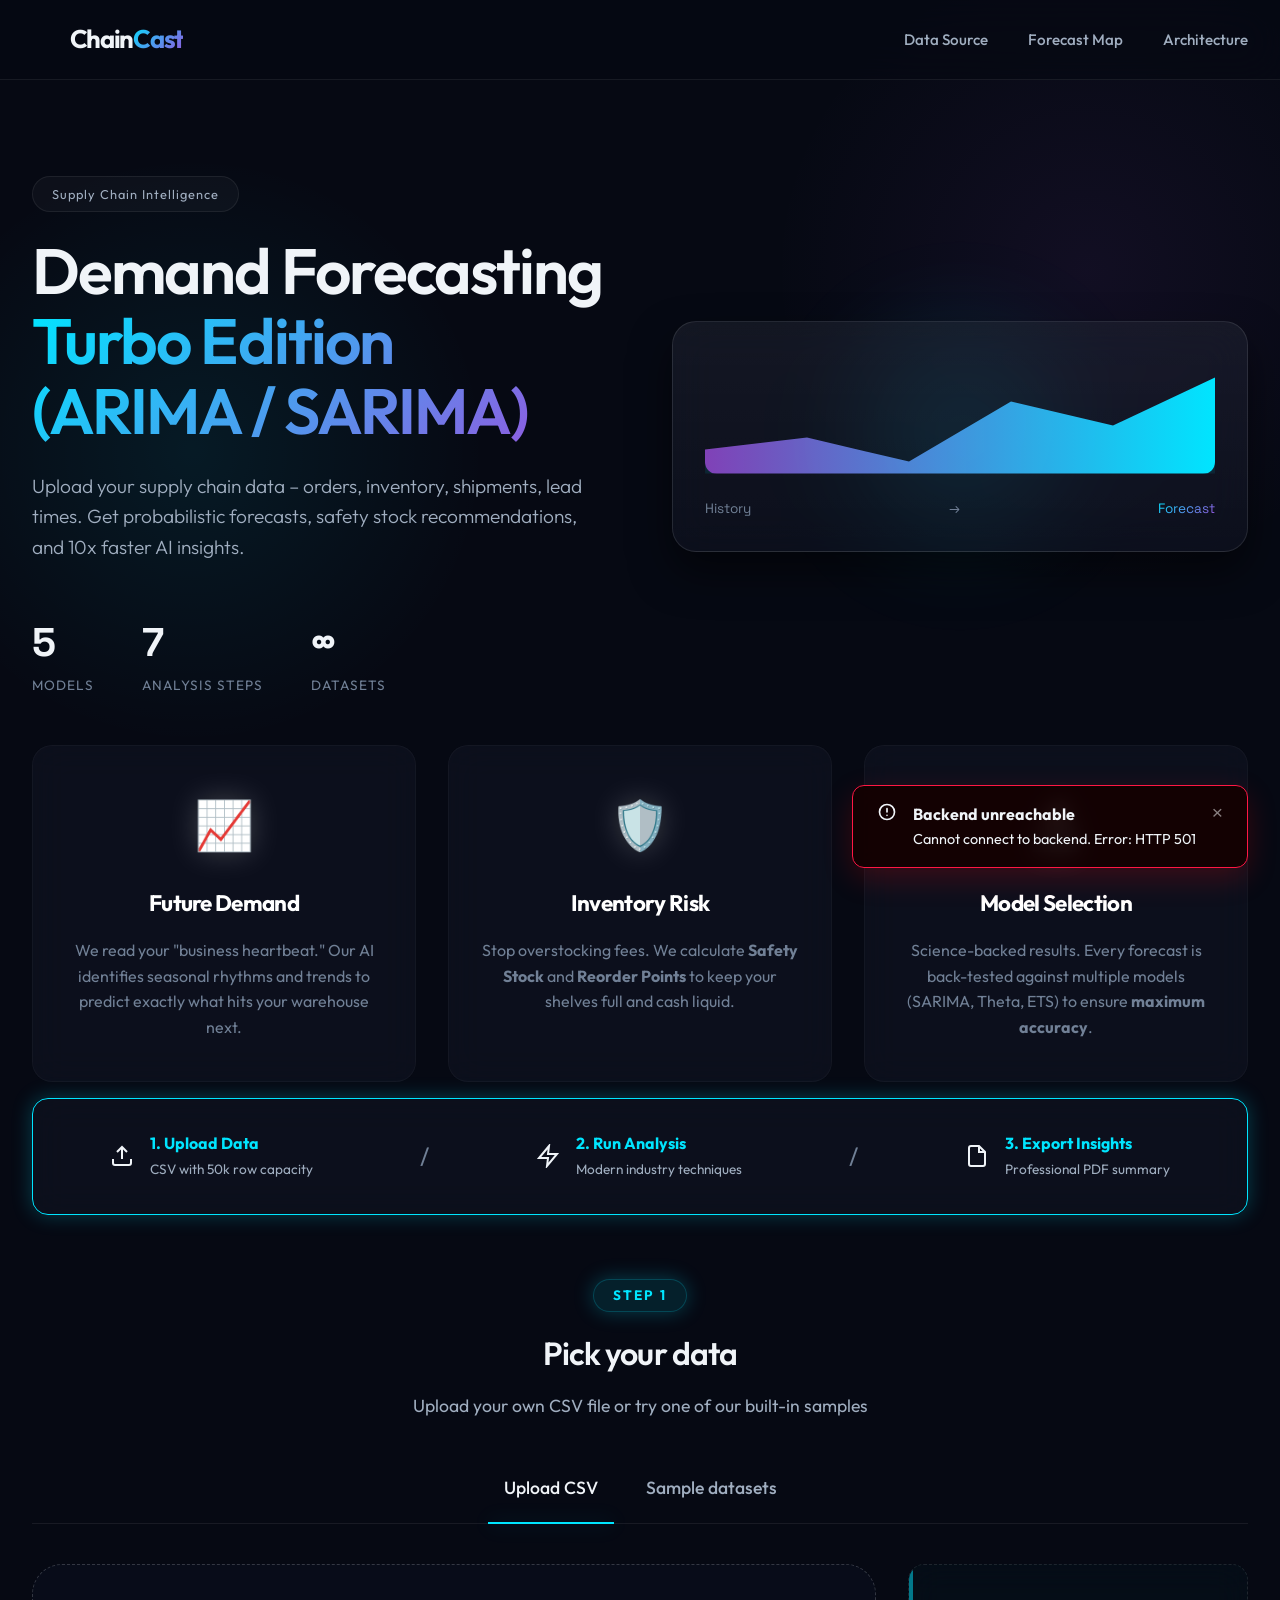
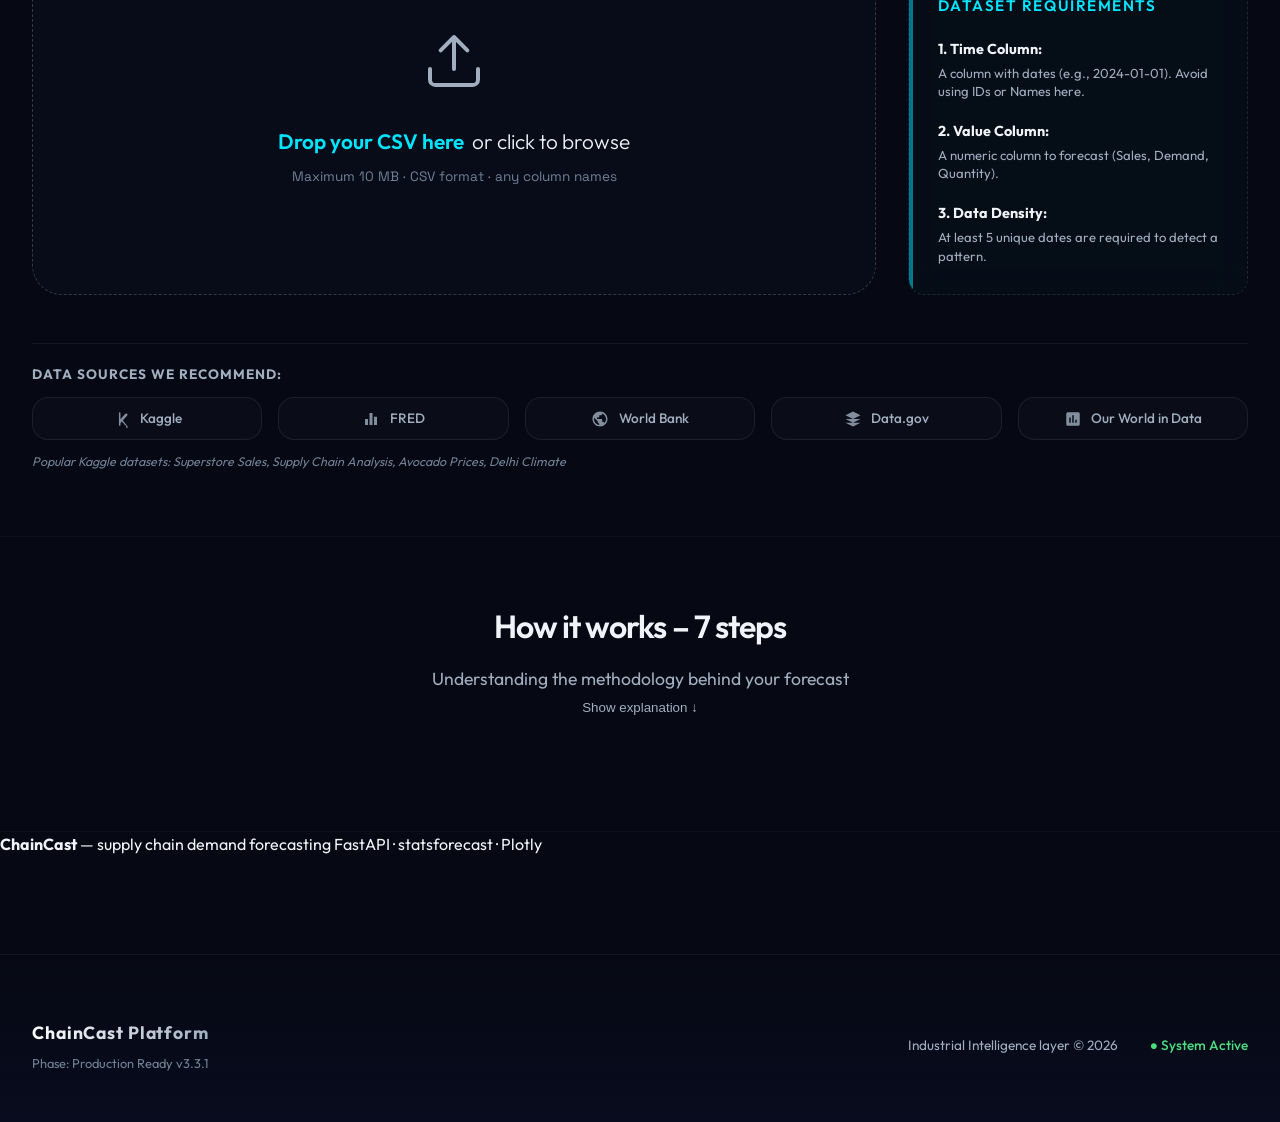
==== commit 82c45f0d: "UI: Polished interface for ChainCast 3.4.10. Updated model count to 5 and removed the yellow 'Turbo " ====
--- a/static/index.html
+++ b/static/index.html
@@ -42,7 +42,6 @@
                     <svg viewBox="0 0 24 24"><path d="M16 11V7a4 4 0 00-8 0v4M5 9h14l1 12H4L5 9z" stroke="url(#logoGradient)" stroke-width="2" fill="none"/></svg>
                 </span>
                 <span>Chain<span class="grad-text">Cast</span></span>
-                <span class="turbo-badge">Turbo Engine Active</span>
             </div>
             <nav class="header-nav">
                 <a href="#data-section" data-tooltip="Step 1: Upload your CSV file or pick a sample dataset to begin.">Data Source</a>
@@ -60,7 +59,7 @@
             <p class="hero-sub">Upload your supply chain data – orders, inventory, shipments, lead times. Get
                 probabilistic forecasts, safety stock recommendations, and 10x faster AI insights.</p>
             <div class="hero-stats">
-                <div class="hstat"><span class="hstat-n">4</span><span class="hstat-l">Models</span></div>
+                <div class="hstat"><span class="hstat-n">5</span><span class="hstat-l">Models</span></div>
                 <div class="hstat"><span class="hstat-n">7</span><span class="hstat-l">Analysis steps</span></div>
                 <div class="hstat"><span class="hstat-n">∞</span><span class="hstat-l">Datasets</span></div>
             </div>
--- a/static/style.css
+++ b/static/style.css
@@ -102,19 +102,8 @@
     transition: 0.3s ease;
 }
 
-/* Final Polish: Turbo Badge */
-.turbo-badge {
-    background: linear-gradient(135deg, #FFD600, #FF6D00);
-    color: #000;
-    font-size: 0.7rem;
-    font-weight: 800;
-    padding: 2px 8px;
-    border-radius: 20px;
-    margin-left: 10px;
-    text-transform: uppercase;
-    box-shadow: 0 0 15px rgba(255, 214, 0, 0.4);
-    animation: pulse-glow 2s infinite;
-}
+
+/* Final Polish: Header & Navigation */
 
 @keyframes pulse-glow {
     0% { box-shadow: 0 0 5px rgba(255, 214, 0, 0.4); }
@@ -227,6 +216,11 @@
 .intel-card-icon { font-size: 1.5rem; }
 .intel-card-label { font-size: 0.75rem; font-weight: 800; letter-spacing: 0.15em; color: var(--text-muted); text-transform: uppercase; }
 .narrative-card p { font-size: 1.05rem; font-weight: 500; line-height: 1.5; color: #fff; }
+
+/* Visual Color Pointers (3.4.9 Upgrade) */
+.text-cyan { color: var(--accent-cyan); font-weight: 700; }
+.text-purple { color: var(--accent-purple); font-weight: 700; }
+.text-orange { color: var(--accent-orange); font-weight: 700; }
 
 @media (max-width: 1000px) {
     .intel-board-grid { grid-template-columns: 1fr; }
